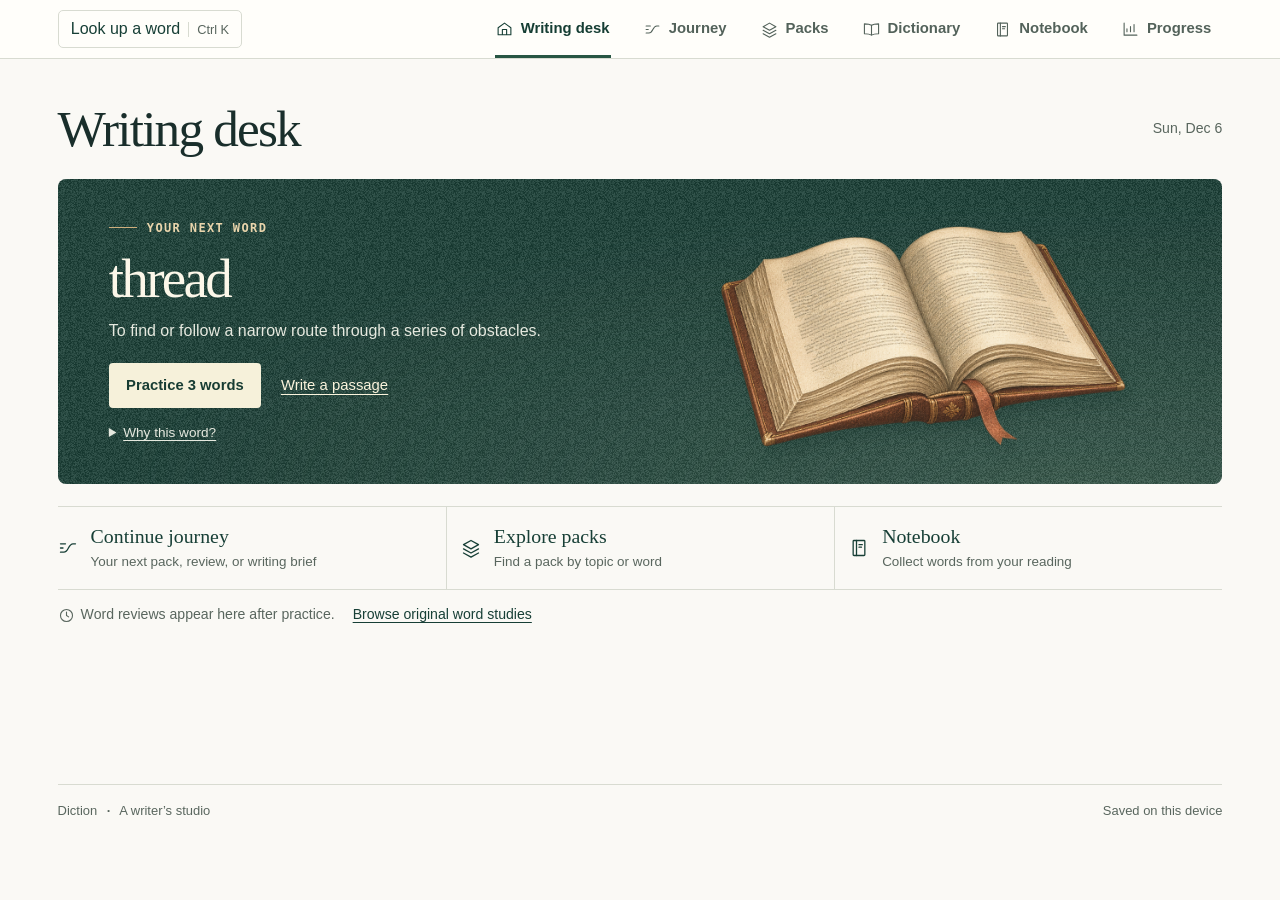
==== diction/index.html @ ecba7049 "Add Novel Studio with Diction and a blank writing workspace" ====
<!doctype html>
<html lang="en">
<head>
  <meta charset="utf-8"><meta name="viewport" content="width=device-width,initial-scale=1">
  <meta name="theme-color" content="#153b34"><meta name="description" content="Practice vocabulary, revision, and the choices that shape a reader's experience.">
  <title>Diction · Writing desk</title>
  <link rel="stylesheet" href="studio-1.css"><link rel="stylesheet" href="studio-2.css"><link rel="stylesheet" href="studio-3.css"><link rel="stylesheet" href="studio-4.css"><link rel="stylesheet" href="studio-5.css"><link rel="stylesheet" href="studio-6.css"><link rel="stylesheet" href="studio-7.css"><link rel="stylesheet" href="studio-8.css">
  
  
  
  <link rel="stylesheet" href="studio-9.css"><link rel="stylesheet" href="studio-10.css">
  
<link rel="stylesheet" href="studio-11.css">
</head>
<body>
  <a class="skip" href="#main">Skip to content</a>
  <header class="mast"><div class="mast-inner">
    <a href="#home" class="brand" aria-label="Diction writing desk"><span class="brand-glyph" aria-hidden="true"><i></i><i></i><i></i></span>Diction<span class="brand-period">.</span></a>
    <button type="button" id="quick-lookup-open" aria-haspopup="dialog" aria-keyshortcuts="Control+k Meta+k">Look up a word<kbd aria-hidden="true" id="lookup-shortcut"></kbd></button>
    <nav aria-label="Studio navigation" id="nav"></nav>
  </div></header>
  <main id="main" tabindex="-1"></main>
  <p id="storage-message" role="status" hidden></p>
  <footer class="foot"><span>Diction <b>·</b> A writer’s studio</span><span class="foot-tools"><button id="export-journal" hidden>Export journal</button><span id="save-label">Saved on this device</span></span></footer>
<script src="studio-1.js"></script>
<script src="studio-2.js"></script>
<script src="studio-3.js"></script>
<script src="studio-4.js"></script>
<script src="studio-5.js"></script>
<script src="studio-6.js"></script>
<script src="studio-7.js"></script>
<script src="studio-8.js"></script>
<script src="studio-9.js"></script>
<script src="studio-10.js"></script>
<script src="studio-11.js"></script>
<script src="studio-12.js"></script>
<script src="studio-13.js"></script>
<script src="studio-14.js"></script>
<script src="studio-15.js"></script>
<script src="studio-16.js"></script>
<script src="studio-17.js"></script>
<script src="studio-18.js"></script>
<script src="studio-19.js"></script>
</body></html>
---- diction/studio-1.css ----
:root{color-scheme:light;--paper:#faf9f5;--white:#fffefa;--ink:#192e2b;--green:#173f36;--muted:#59665e;--line:#d8dbd1;--brass:#a56c43;--serif:"Iowan Old Style","Palatino Linotype",Palatino,Georgia,serif;--sans:"Avenir Next",Avenir,-apple-system,BlinkMacSystemFont,"Segoe UI",sans-serif;--mono:"SFMono-Regular",Consolas,monospace}
*{box-sizing:border-box}
body{margin:0;background:var(--paper);color:var(--ink);font-family:var(--sans);font-size:16px;line-height:1.55;-webkit-font-smoothing:antialiased}
button,input,textarea,select{font:inherit;color:inherit}
button,a,input,textarea,select{touch-action:manipulation}button{cursor:pointer}
button{border:1px solid var(--line);border-radius:5px;background:var(--white);padding:.55rem .95rem;font-weight:550}button:hover{border-color:#8b9f92}button:disabled{opacity:.55;cursor:not-allowed}
button:focus-visible,a:focus-visible,summary:focus-visible,input:focus-visible,select:focus-visible,textarea:focus-visible{outline:3px solid #bc7f41;outline-offset:3px}
a{color:var(--green);text-underline-offset:3px}
h1,h2,h3,p{margin:0}h1,h2,h3{font-family:var(--serif);font-weight:500;line-height:1.1;letter-spacing:-.035em}
h1{font-size:clamp(2.65rem,5vw,4rem)}h2{font-size:clamp(1.75rem,3vw,2.3rem)}h3{font-size:1.55rem}p{line-height:1.6}
.mast{background:var(--white);border-bottom:1px solid var(--line)}.mast-inner{width:min(1220px,calc(100% - 9vw));margin:auto;min-height:74px;display:flex;align-items:center;gap:18px}.brand{display:inline-flex;align-items:center;font:600 2.03rem/1 var(--serif);letter-spacing:-.08em;text-decoration:none;color:#173b33}.brand-period{color:#b88056}.brand-glyph{position:relative;display:inline-flex;width:30px;height:31px;align-items:center;gap:3px;margin-right:11px}.brand-glyph i{display:block;width:5px;background:#245647;transform:skewY(-23deg);border-radius:.5px}.brand-glyph i:first-child{height:19px}.brand-glyph i:nth-child(2){height:26px}.brand-glyph i:last-child{height:22px}.mast-rule{width:1px;height:23px;background:var(--line)}.mast-label{font-size:.88rem;color:var(--muted)}nav{margin-left:auto;align-self:stretch;display:flex;gap:12px}nav a{display:flex;align-items:center;gap:8px;position:relative;padding:0 11px;color:#53625a;text-decoration:none;font-size:.93rem;font-weight:550}nav a:hover{color:#163c32}nav a[aria-current]{color:#163e34}nav a[aria-current]:after{content:"";height:3px;background:#275543;position:absolute;inset:auto 10px 0}
#main{width:min(1180px,calc(100% - 9vw));margin:0 auto;min-height:calc(100vh - 175px);padding:44px 0 58px;outline:0}
.desk-heading{display:flex;align-items:center;justify-content:space-between;margin-bottom:24px}.desk-heading h1{font-size:clamp(2.6rem,4vw,3.55rem);line-height:1.02}.date,.small-meta{font-size:.88rem;color:var(--muted)}.date{display:flex;align-items:center;gap:9px}
.hero{position:relative;isolation:isolate;overflow:hidden;border-radius:8px;background:radial-gradient(ellipse at 88% 102%,#345548 0,transparent 66%),#183d34;display:grid;grid-template-columns:minmax(0,1.12fr) minmax(0,1fr);color:#fcf7e9;min-height:305px}
.hero:before{content:"";position:absolute;inset:0;background-image:url("[data-uri]");opacity:.13;pointer-events:none;z-index:-1}.hero-copy{align-self:center;padding:35px 0 36px clamp(28px,4vw,58px);z-index:1}
.hero-kicker,.eyebrow{font-family:var(--mono);font-size:.75rem;line-height:1.5;letter-spacing:.115em;text-transform:uppercase;font-weight:600}.eyebrow{display:block;color:#6d6757}.hero-kicker{display:flex;align-items:center;gap:10px;color:#ead5ac}.hero-kicker i{height:1px;width:28px;background:#cfaf7d}
.hero h2{font-size:clamp(2.55rem,4.3vw,4.35rem);line-height:1.02;margin:14px 0 12px;letter-spacing:-.049em;text-wrap:balance}.hero p{max-width:440px;font-size:1rem;color:#e6e9df;line-height:1.5}.hero-btn{display:inline-flex;align-items:center;gap:9px;background:#f6f1da;color:#173c32;border:0;padding:.7rem 1.08rem;margin-top:22px;border-radius:4px;font-size:.925rem}.hero-btn:hover{background:#fffce9}.hero-art{position:relative;display:flex;align-items:center;justify-content:center;padding:10px 9% 7px 0}.hero-art img{display:block;max-width:100%;width:410px;height:275px;object-fit:contain;filter:drop-shadow(4px 9px 8px #0f29223b)}
.desk-columns{display:grid;grid-template-columns:minmax(0,1.95fr) minmax(240px,1fr);gap:clamp(24px,4vw,55px);margin-top:37px}.section-line{display:flex;align-items:end;justify-content:space-between;margin-bottom:15px}.section-line h2{font-size:2.05rem;margin-top:4px}.section-line>svg{align-self:center;color:#66766a}.section-line .small-meta{padding-bottom:2px}.track-list{display:grid;gap:9px}
.track-card{width:100%;text-align:left;display:flex;align-items:center;gap:16px;background:var(--white);border:1px solid var(--line);border-radius:5px;padding:15px 17px;transition:background .15s,border-color .15s}
.track-card:hover{background:#f2f3e9;border-color:#adb8a6}.track-mark{border-radius:5px;width:47px;height:47px;flex:0 0 47px;display:grid;place-items:center;color:#526a50;background:#e9eee0}.track-1 .track-mark{background:#f1e6d9;color:#925c3a}.track-2 .track-mark{background:#e7ecec;color:#4c6871}.track-body{display:flex;flex-direction:column;gap:4px}.track-body strong{font:500 1.43rem/1.05 var(--serif);letter-spacing:-.02em}.track-body>span{font-size:.9rem;line-height:1.4;color:var(--muted);font-weight:400}.track-meta{margin-left:auto;white-space:nowrap;color:var(--muted);font-size:.79rem;font-weight:450}
.queue{padding:14px 20px 19px;border:1px solid var(--line);border-top:3px solid #486353;background:#f0f1e8;border-radius:4px}.queue-heading{display:flex;align-items:baseline;gap:11px;color:#566657}.queue-num{font:500 3.3rem/1.2 var(--serif);color:var(--green)}.queue p{color:#526055;font-size:.92rem;margin-top:4px}.queue-link{display:block;width:100%;margin:9px 0 0}.notebook-link{display:flex;align-items:center;width:100%;gap:10px;background:transparent;padding:16px 2px;border:0;border-top:1px solid var(--line);border-bottom:1px solid var(--line);border-radius:0;margin-top:15px;font-size:.94rem}.notebook-link b{margin-left:auto;color:var(--muted);font:500 .9rem var(--mono)}.desk-recent{margin-top:30px;border-top:1px solid var(--line);padding-top:20px}.desk-recent button{padding:5px 0;background:none;border:0}.desk-recent button span{font-weight:400;color:var(--muted)}
.foot{width:min(1180px,calc(100% - 9vw));margin:0 auto;padding:16px 0 26px;border-top:1px solid var(--line);display:flex;align-items:center;justify-content:space-between;gap:15px;color:var(--muted);font-size:.81rem}.foot b{margin:0 6px}.skip{position:absolute;left:10px;top:-100px;background:white;z-index:10;padding:8px}.skip:focus{top:3px}
.pagehead{margin:0 0 28px}.pagehead h1{margin:5px 0 10px}.pagehead p{max-width:70ch;color:var(--muted)}.panel{padding:clamp(19px,3.2vw,34px);background:var(--white);border:1px solid var(--line);border-radius:7px}.primary,.secondary,.back{display:inline-flex;align-items:center;justify-content:center;gap:7px;padding:.68rem 1rem;text-decoration:none;border-radius:4px;font-family:var(--sans);font-size:.94rem;font-weight:600;line-height:1.4}.primary{background:var(--green);color:white;border:1px solid var(--green)}.primary:hover{background:#255443}.secondary{background:var(--white);border:1px solid #b2bcae;color:var(--green)}.back{color:var(--muted);background:transparent;border:0;padding:.3rem 0}.actions{display:flex;gap:10px;flex-wrap:wrap;align-items:center}.muted{color:var(--muted)}.field{display:block;margin:14px 0}.field-label{display:block;font-size:.94rem;font-weight:600;margin-bottom:6px}
input:not([type=checkbox]):not([type=radio]),select,textarea{width:100%;background:#fffefa;border:1px solid #acb7ac;border-radius:4px;padding:.68rem .75rem}
textarea{resize:vertical;min-height:90px}::placeholder{color:#738077;opacity:1}
.notice{background:#edf1e7;border-left:3px solid #7f987a;padding:12px 16px;color:#3e5645}.choice{border:1px solid var(--line);background:var(--white);padding:14px;border-radius:4px}
#storage-message{padding:12px 5vw;color:#663a27;background:#f5decd} [hidden]{display:none!important}
@media(min-width:1600px){#main{padding-top:58px}.hero{min-height:335px}.desk-columns{margin-top:45px}}
@media(max-width:850px){.mast-inner{gap:11px}.mast-rule,.mast-label{display:none}nav{gap:2px}nav a{padding:0 8px}.desk-columns{grid-template-columns:minmax(0,1.6fr) minmax(195px,1fr);gap:22px}.track-meta{display:none}.hero-art{padding:0 3%}.hero-copy{padding-left:28px}.hero h2{font-size:2.85rem}.hero{min-height:285px}.track-card{gap:12px}.track-mark{width:39px;height:39px;flex-basis:39px}}
@media(max-width:630px){.mast-inner{width:calc(100% - 32px);min-height:auto;flex-wrap:wrap;gap:0}.brand{padding:14px 0 8px;font-size:1.8rem}.brand-glyph{transform:scale(.87);margin-right:6px}.mast-label{display:block;margin:7px 0 0 auto;font-size:.82rem}.mast-inner nav{width:100%;margin:0;justify-content:space-between}.mast-inner nav a{gap:5px;font-size:.8rem;padding:11px 1px}.mast-inner nav a[aria-current]:after{left:0;right:0}.mast-inner nav svg{width:15px;height:15px}#main{width:calc(100% - 32px);padding:27px 0 38px}.desk-heading{margin-bottom:17px;gap:8px;align-items:end}.desk-heading h1{font-size:2.35rem}.date{font-size:.74rem;gap:4px}.date svg{display:none}.hero{grid-template-columns:minmax(0,1fr);min-height:0}.hero-copy{padding:23px 21px 26px}.hero h2{font-size:clamp(2.5rem,8.8vw,3rem);max-width:290px}.hero p{font-size:.93rem;max-width:min(95%,340px)}.hero-art{position:absolute;width:34%;height:85px;bottom:4px;right:3px;opacity:.9;z-index:-1}.hero-art img{height:100%;width:100%}.hero-btn{padding:.63rem .9rem;font-size:.89rem;margin-top:18px}.desk-columns{grid-template-columns:1fr;margin-top:25px;gap:26px}.section-line h2{font-size:1.85rem}.track-meta{display:inline;font-size:.72rem}.track-body>span{font-size:.86rem}.track-card{padding:14px 12px}.track-body strong{font-size:1.26rem}.track-mark{flex-basis:36px;width:36px;height:36px}.foot{width:calc(100% - 32px);font-size:.74rem}.eyebrow,.hero-kicker{font-size:.71rem}.hero-kicker{letter-spacing:.1em}}
@media(max-width:390px){.track-meta{display:none}.date{max-width:80px;text-align:right}.mast-inner nav a{font-size:.76rem}}
.foot-tools{display:flex;align-items:center;gap:16px}.foot-tools button{border:0;background:none;padding:0;font-size:inherit;color:var(--green);text-decoration:underline;text-underline-offset:3px}
@media(max-width:480px){.foot-tools{flex-wrap:wrap;justify-content:end;gap:5px 12px}}
.track-card{text-decoration:none;color:var(--ink)}.shelf-link,.shelf-sub{font-size:.91rem;color:var(--green);text-underline-offset:4px}.shelf-sub{display:inline-block;margin:12px 0 0}.desk-lookup{margin-top:16px}.desk-lookup label{display:block;margin-bottom:5px;font-weight:600}.desk-lookup div{display:flex;align-items:stretch;gap:6px}.desk-lookup input{min-width:0}.desk-lookup span{font-size:.8rem;color:var(--muted)}.pack-follow-link{color:var(--green);font-weight:600}
.hero-actions{display:flex;align-items:baseline;flex-wrap:wrap;gap:12px 20px;margin-top:20px}.hero-actions .hero-btn{margin-top:0;text-decoration:none;font-weight:600}.hero-reason{max-width:100%;color:#e6e9df}.hero-reason summary{cursor:pointer;font-size:.9rem;text-decoration:underline;text-underline-offset:3px}.hero-reason[open]{flex-basis:100%}.hero-reason p{font-size:.93rem;margin-top:5px}.hero-copy h2,.hero-copy p{overflow-wrap:anywhere}
@media(max-width:780px) and (min-width:631px){nav{gap:0}nav a{padding:0 6px;gap:4px;font-size:.86rem}}
@media(max-width:500px){.mast-inner nav a{flex-direction:column;gap:3px;font-size:.76rem;padding:7px 3px 10px}.mast-inner nav{gap:2px}.track-meta{display:none}}
---- diction/studio-2.css ----
.practice-page {max-width: 1100px; margin: 0 auto 4rem; color: var(--ink, #25352f);}
.practice-top {display:flex; align-items:center; justify-content:space-between; gap:1rem; margin-bottom:2rem;}
.practice-step-count, .practice-small {font-size:.875rem; color:var(--muted,#56645b); line-height:1.55;}
.practice-page .pagehead {margin-bottom:1.65rem;}
.practice-page .pagehead h1 {max-width:18ch;}
.practice-page .pagehead h1:focus {outline:0;}
.practice-page .pagehead p:last-child {max-width:64ch;}
.practice-steps {display:flex; max-width:38rem; padding:0; margin:0 0 2.2rem; list-style:none; gap:.5rem;}
.practice-steps li {flex:1; border-top:3px solid #d8ddd5; padding-top:.45rem; color:#69766e; font-size:.83rem;}
.practice-steps .on {border-color:#517464; color:#325544;}
.practice-steps [aria-current=step] {font-weight:700; border-color:#1e4939;}
.practice-layout {display:grid; grid-template-columns:minmax(14rem,.8fr) minmax(20rem,1.5fr); gap:clamp(1.2rem,3vw,2.6rem); align-items:start;}
.practice-brief {padding:1.6rem; background-color:#e9eee4; color:#293d30; border:1px solid #d3ddcc; border-radius:8px; line-height:1.65;}
.practice-brief .eyebrow {color:#4a6855;}
.practice-lens {border-top:1px solid #c2cfbe; margin-top:1rem; padding-top:1rem;}
.practice-lens p {margin:0 0 .5rem;}
.practice-lens strong {font-family:Georgia,'Times New Roman',serif; font-size:1.25rem; font-weight:normal;}
.practice-brief h2,.practice-form h2 {font-family:Georgia,'Times New Roman',serif; font-weight:normal; line-height:1.16; margin:.55rem 0 1rem; font-size:clamp(1.55rem,3vw,2.08rem);}
.practice-brief p:last-child,.practice-brief blockquote:last-child {margin-bottom:0;}
.practice-form,.practice-result {padding:clamp(1.25rem,3.5vw,2.5rem);}
.practice-form .field {display:block; margin-bottom:1.25rem;}
.practice-form .field-label {display:block; font-size:.96rem; line-height:1.4; font-weight:650; margin:0 0 .5rem;}
.practice-form textarea,.practice-form select {width:100%; box-sizing:border-box; padding:.8rem .95rem; border:1px solid #bcc8bc; border-radius:5px; background:#fffefa; color:inherit; line-height:1.5; font:inherit;}
.practice-form textarea {display:block; min-height:4.3rem; resize:vertical; line-height:1.55;}
.practice-form textarea:focus-visible,.practice-form select:focus-visible {outline:2px solid #41694e; outline-offset:2px;}
.practice-page .actions {display:flex; align-items:center; flex-wrap:wrap; gap:.65rem; margin:1.4rem 0 0;}
.practice-form fieldset {margin:0; padding:0; border:0;}
.practice-form fieldset legend {margin-bottom:.8rem;}
.practice-choice {display:flex; align-items:flex-start; gap:.75rem; padding:1rem; margin:0 0 .6rem; border:1px solid #c8d1c6; background:#fcfcf8; border-radius:5px; cursor:pointer;}
.practice-choice:hover {border-color:#869d89;}
.practice-choice:has(input:checked) {border-color:#537b61; background:#edf3e9;}
.practice-choice input {width:1.05rem; height:1.05rem; margin:.14rem 0 0; flex-shrink:0; accent-color:#315b45;}
.practice-choice strong,.practice-choice span span {display:block;}
.practice-choice span span {font-size:.94rem; color:#4d6256; line-height:1.45; margin-top:.25rem;}
.practice-pair {background:#f1f3eb; border-radius:5px; padding:1rem 1.2rem; margin-bottom:1.5rem;}
.practice-pair div+div {margin-top:.9rem; padding-top:.9rem; border-top:1px solid #cfd9cd;}
.practice-pair span {font-size:.8rem; color:#526357; font-weight:650;}
.practice-pair p {font-family:Georgia,'Times New Roman',serif; font-size:1.22rem; line-height:1.38; margin:.3rem 0 0;}
.practice-page blockquote {white-space:pre-wrap; overflow-wrap:anywhere; font-family:Georgia,'Times New Roman',serif; font-size:1.22rem; line-height:1.55; margin:1rem 0;}
.practice-form>blockquote {padding-left:1rem; border-left:2px solid #9bad9b;}
.practice-original {margin:1.2rem 0; padding:.85rem 0; border-block:1px solid #ccd4c9;}
.practice-original summary,.practice-switch {font-size:.92rem; color:#365a47; cursor:pointer;}
.practice-switch {margin:.85rem 0; border:0; padding:.25rem 0; background:none; text-decoration:underline; text-underline-offset:3px;}
.practice-result {max-width:44rem;}
.practice-form .notice {background:#edf1e9; border-left:2px solid #829a80; padding:.75rem 1rem;}
@media (max-width:760px){.practice-layout{grid-template-columns:minmax(0,1fr)}.practice-top{margin-bottom:1.3rem}.practice-brief{padding:1.25rem}.practice-steps{margin-bottom:1.4rem}.practice-page .actions .primary,.practice-page .actions .secondary{max-width:100%;}}
---- diction/studio-3.css ----
.lx-view{padding-bottom:2rem;min-width:0}.lx-view button{cursor:pointer}
.lx-head{display:flex;align-items:center;justify-content:space-between;gap:1.2rem;flex-wrap:wrap}
.lx-head p{max-width:46rem;line-height:1.6}.lx-head h1{overflow-wrap:anywhere}.lx-head .lx-tag{margin-bottom:.4rem}
.lx-tools{display:flex;align-items:center;justify-content:space-between;gap:1rem;flex-wrap:wrap;margin:1.65rem 0 1rem}
.lx-search{position:relative;display:block;flex:1 1 15rem;max-width:28rem}.lx-search input{width:100%;border:1px solid #cbd2c8;background:#fffef9;color:#222e25;border-radius:.4rem;padding:.75rem 1rem .75rem 2.45rem;font:inherit}
.lx-search-icon{width:.8rem;height:.8rem;border:1.6px solid #576655;border-radius:100%;position:absolute;left:1rem;top:calc(50% - .46rem);pointer-events:none}
.lx-search-icon:after{content:"";position:absolute;width:.42rem;border-top:1.6px solid #576655;transform:rotate(45deg);top:.68rem;left:.56rem}
.lx-filters{display:flex;gap:.3rem;flex-wrap:wrap}.lx-filters button{padding:.49rem .76rem;border:1px solid transparent;border-radius:2rem;color:#425041;background:transparent;font:inherit;font-size:.9rem}
.lx-filters button[aria-pressed=true]{color:#254434;background:#e3eade;border-color:#c6d1c1}.lx-filters button:hover{background:#e9ede4}
.lx-count,.lx-caption{font-size:.86rem;color:#576154}.lx-count{margin:.8rem 0}.lx-grid{display:grid;grid-template-columns:repeat(auto-fill,minmax(min(100%,16rem),1fr));gap:.8rem}
.lx-card,.lx-note{background:#fffef9;color:#213522;border:1px solid #d1d5c8;text-align:left;font-family:inherit}
.lx-card{display:flex;align-items:flex-start;flex-direction:column;padding:1.27rem;border-radius:.6rem;min-height:10.5rem;gap:.55rem}
.lx-card:hover,.lx-note:hover{border-color:#68836d;background:#f2f5ed}.lx-card-title,.lx-answer-word,.lx-near{font-family:Georgia,"Times New Roman",serif;color:#26382b;line-height:1.15;overflow-wrap:anywhere}
.lx-card-title{font-size:1.62rem}.lx-card-body{line-height:1.52;font-size:1rem;color:#4a5549;overflow-wrap:anywhere;white-space:pre-wrap}
.lx-tag{display:inline-block;align-self:flex-start;text-transform:uppercase;font-size:.75rem;font-weight:650;line-height:1.25;letter-spacing:.075em;color:#5c705c}
.lx-back,.lx-link{font:inherit;font-weight:600;border:0;background:transparent;color:#355641;text-underline-offset:.2em}.lx-link{text-decoration:underline}.lx-back{padding:0 0 .16rem;border-bottom:1px solid #8f9f8c;margin:0 0 1.2rem}
.lx-detail{display:grid;grid-template-columns:1fr 1fr;gap:1rem}.lx-sheet{padding:clamp(1.1rem,3vw,2rem);max-width:55rem;overflow-wrap:anywhere}
.lx-sheet h2,.lx-empty h2,.lx-scheduled h2{font-family:Georgia,"Times New Roman",serif;font-weight:400;line-height:1.2;margin:0 0 .9rem;font-size:1.65rem}
.lx-sheet h3{font-size:1rem;margin:1.3rem 0 .35rem}.lx-sheet p{line-height:1.55}.lx-sheet blockquote{padding:.05rem 0 .05rem 1rem;border-left:2px solid #a7b6a2;margin:.8rem 0 1.35rem;font:italic 1.3rem/1.48 Georgia,serif;color:#344435;white-space:pre-wrap}
.lx-near{font-size:1.35rem}.lx-near i{font-size:1.04rem;color:#748070}.lx-actions{display:flex;flex-wrap:wrap;gap:.65rem;align-items:center;margin-top:1.25rem}
.lx-empty{padding:2.1rem 1.4rem;text-align:center}.lx-grid>.lx-empty{grid-column:1/-1}.lx-empty p{max-width:35rem;line-height:1.6;margin:.65rem auto 1.05rem}.lx-empty-mark{display:inline-block;color:#788771;font:2.8rem Georgia,serif;margin-bottom:.75rem}
.lx-note-list{border-top:1px solid #cdd3c8}.lx-note{padding:1.2rem .8rem;border-width:0 0 1px;width:100%;display:flex;align-items:center;justify-content:space-between;gap:1rem;background:transparent}
.lx-note .lx-tag{align-self:center;flex-shrink:0}.lx-note-text{display:grid;gap:.25rem;min-width:0}.lx-pre{white-space:pre-wrap}
.lx-confirm{margin-top:1rem;padding:.9rem 1rem;background:#edf1e8;border-radius:.45rem;color:#344334;line-height:1.5}.lx-confirm button{margin:.3rem}
.lx-form{max-width:47rem}.lx-field{display:grid;gap:.4rem;margin-bottom:1rem}.lx-field input,.lx-field textarea{width:100%;padding:.68rem .8rem;border:1px solid #c5cebf;border-radius:.35rem;color:#27362a;background:#fffefb;font:inherit;line-height:1.4;box-sizing:border-box}.lx-field textarea{resize:vertical}
.lx-field .field-label{font-size:.94rem;font-weight:600}
.lx-review{max-width:49rem}.lx-review .lx-cue{font-size:clamp(1.45rem,2.6vw,2rem);margin:0 0 1.4rem;line-height:1.32}.lx-answer{border-top:1px solid #d8ddd2;border-bottom:1px solid #d8ddd2;margin:1rem 0;padding:0 0 .9rem}
.lx-answer p{white-space:pre-wrap;overflow-wrap:anywhere}.lx-answer-word{font-size:1.85rem;margin:.35rem 0}.lx-scheduled{margin-top:2rem}
@media(max-width:660px){.lx-detail{grid-template-columns:1fr}.lx-tools{align-items:stretch}.lx-search{max-width:none;flex-basis:100%}.lx-filters{gap:0}.lx-filters button{padding:.45rem .55rem}.lx-note{padding:1rem .35rem}.lx-tag{font-size:.73rem}}
---- diction/studio-4.css ----
.pg-view { --pg-ink:#193c34; --pg-fine:#d5d6ca; --pg-muted:#5e675e; color:#233a33; }
.pg-view h4 {font-family:inherit;font-size:.88rem;letter-spacing:.015em;font-weight:650;margin:0 0 .52rem;}
.pg-view [hidden] {display:none!important;}
.pg-stats {display:grid;grid-template-columns:repeat(3,1fr);margin:1.8rem 0 2.6rem;border:1px solid var(--pg-fine);border-radius:12px;background:#f5f4ec;}
.pg-stats>div {display:flex;flex-direction:column-reverse;align-items:flex-start;padding:1.65rem 2rem;gap:.4rem;}
.pg-stats>div+div {border-left:1px solid var(--pg-fine);}
.pg-stats dt {font-size:.9rem;color:var(--pg-muted);}
.pg-stats dd {font-family:Georgia,serif;font-size:clamp(2rem,4vw,3rem);line-height:1;color:var(--pg-ink);margin:0;font-variant-numeric:lining-nums tabular-nums;}
.pg-ready,.pg-follow {display:flex;gap:1.5rem;justify-content:space-between;align-items:center;flex-wrap:wrap;}
.pg-ready {padding:1.25rem 1.65rem;border-radius:10px;background:#e8efe5;margin-bottom:2rem;}
.pg-ready p,.pg-follow p {margin:.25rem 0 0;}
.pg-switch {display:flex;gap:1.5rem;border-bottom:1px solid var(--pg-fine);margin-bottom:1.35rem;}
.pg-switch button {font:inherit;font-size:1rem;border:0;background:transparent;color:var(--pg-muted);padding:.9rem .1rem;border-bottom:3px solid transparent;cursor:pointer;}
.pg-switch button[aria-pressed="true"] {border-bottom-color:var(--pg-ink);color:var(--pg-ink);font-weight:650;}
.pg-blank {text-align:center;padding:2.5rem 1.5rem 3rem;display:flex;align-items:center;flex-direction:column;}
.pg-blank .pg-pilcrow {display:block;font:2.2rem Georgia,serif;color:#946b43;margin-bottom:.65rem;}
.pg-blank h3 {font:1.75rem Georgia,serif;margin:0;}
.pg-blank p {max-width:31rem;line-height:1.6;margin:.65rem 0 1.2rem;color:var(--pg-muted);}
.pg-rows {border:1px solid var(--pg-fine);border-radius:10px;background:#fffefa;overflow:hidden;}
.pg-entry+.pg-entry {border-top:1px solid var(--pg-fine);}
.pg-entry>summary {padding:1.15rem 1.4rem;display:flex;gap:1rem;align-items:center;justify-content:space-between;cursor:pointer;list-style:none;}
.pg-entry>summary::-webkit-details-marker {display:none;}
.pg-entry>summary:hover {background:#f7f6ee;}
.pg-entry>summary:focus-visible {outline:2px solid var(--pg-ink);outline-offset:-4px;}
.pg-entry-heading {display:grid;gap:.28rem;}
.pg-brief-title {font:1.48rem/1.22 Georgia,serif;}
.pg-metadata,.pg-status,.pg-follow span {font-size:.89rem;color:var(--pg-muted);line-height:1.5;}
.pg-history-intro {margin:1rem 0;}
.pg-expand {border:solid var(--pg-ink);border-width:0 1.5px 1.5px 0;display:block;width:.58rem;height:.58rem;transform:rotate(45deg);margin:.2rem;}
.pg-entry[open]>summary .pg-expand {transform:rotate(225deg);}
.pg-detail {border-top:1px solid var(--pg-fine);padding:1.3rem 1.4rem 1.5rem;}
.pg-detail p,.pg-detail textarea,.pg-brief-title {overflow-wrap:anywhere;}
.pg-comparison {display:grid;grid-template-columns:1fr 1fr;gap:.8rem;margin:1rem 0 1.3rem;}
.pg-passage {padding:1.1rem;background:#f5f4ec;border:1px solid #e4e4d8;border-radius:6px;}
.pg-comparison .pg-passage:nth-child(2) {background:#edf2e9;border-color:#dce5d6;}
.pg-passage p,.pg-intent p,.pg-readback p {font:1.08rem/1.65 Georgia,serif;white-space:pre-wrap;margin:0;}
.pg-intent {margin-bottom:1rem;}
.pg-reader {margin-top:1.4rem;}
.pg-readback button {margin-top:.75rem;}
.pg-reader-form label {display:block;font-size:1rem;}
.pg-reader-form textarea {width:100%;box-sizing:border-box;display:block;margin-top:.5rem;padding:.8rem;font:1rem/1.5 Georgia,serif;resize:vertical;}
.pg-reader-form .actions {margin-top:.65rem;}
.pg-status:not(:empty) {display:block;margin:.5rem 0 0;}
.pg-follow {border-top:1px solid var(--pg-fine);margin-top:1.25rem;padding-top:1rem;}
.pg-follow strong,.pg-follow span {display:block;}
@media(max-width:640px) {
  .pg-stats {margin:1rem 0 1.5rem;}
  .pg-stats>div {padding:1rem .65rem;}
  .pg-stats dt {font-size:.83rem;}
  .pg-comparison {grid-template-columns:1fr;}
  .pg-detail,.pg-entry>summary {padding:1rem;}
}
.pg-baseline {border-top:1px solid var(--pg-fine);padding-top:1rem;margin-top:1.2rem;}
.pg-baseline>summary {cursor:pointer;font-weight:600;color:var(--pg-ink);}
.pg-reader+.pg-intent,.pg-reader+.pg-passage {margin-top:1.1rem;}
.pg-reader-actions {margin:.75rem 0 0;gap:.5rem;display:flex;flex-wrap:wrap;}
.pg-reader-actions button {margin:0;}
.pg-manual-copy {display:block;margin:.8rem 0;font-size:.9rem;}
.pg-manual-copy textarea {display:block;width:100%;margin-top:.4rem;padding:.7rem;font:1rem/1.5 Georgia,serif;resize:vertical;box-sizing:border-box;}
.pg-switch{flex-wrap:wrap}.pg-ready>div{min-width:0}.pg-comparison:has(>:only-child){grid-template-columns:1fr}
---- diction/studio-5.css ----
.pk-view{max-width:1100px;margin:0 auto}
.pk-view .pagehead{margin-bottom:1.6rem}
.pk-view .pagehead h1{max-width:28ch}.pk-view .pagehead p{max-width:68ch}
.pk-back{margin:0 0 1.1rem}.pk-bar,.pk-actions{display:flex;align-items:center;justify-content:space-between;gap:1rem;flex-wrap:wrap;margin:1rem 0}
.pk-tabs{display:flex;gap:.3rem}.pk-tabs button{border:1px solid transparent;background:transparent;color:var(--muted);border-radius:99px;padding:.45rem .85rem}
.pk-tabs button[aria-pressed=true]{background:#e3ebdf;border-color:#c2cebf;color:var(--green)}
.pk-grid{display:grid;grid-template-columns:repeat(auto-fill,minmax(min(100%,245px),1fr));gap:.9rem;margin:1rem 0 1.3rem}
.pk-tile{display:flex;flex-direction:column;align-items:flex-start;gap:.64rem;padding:1.2rem 1.3rem;text-align:left;background:var(--white);border:1px solid var(--line);min-height:145px;font-weight:400}
.pk-tile:hover{background:#f1f4ed}.pk-tile strong{font:500 1.65rem/1.14 var(--serif);letter-spacing:-.03em;color:var(--ink)}
.pk-desc{font-size:.96rem;color:#48594d}.pk-meta,.pk-k{color:var(--muted);font-size:.88rem}
.pk-tile .pk-meta{padding-top:.4rem;margin-top:auto}.pk-detail{display:grid;grid-template-columns:1.2fr 1fr;gap:1rem;align-items:start}
.pk-panel{max-width:53rem}.pk-panel h2{font-size:clamp(1.55rem,3vw,2.12rem);margin:0 0 1rem;line-height:1.15}
.pk-panel .eyebrow{margin-bottom:.6rem}.pk-panel p,.pk-panel blockquote,.pk-panel .actions{margin:.85rem 0}
.pk-view .actions{gap:.55rem}.pk-field{display:grid;gap:.35rem;font-size:.95rem;margin:1.1rem 0}.pk-field>span{font-weight:600}
.pk-panel blockquote,.pk-journal blockquote{margin:1.1rem 0;padding:.2rem 0 .2rem 1rem;border-left:3px solid #b5bd98;font:italic 1.25rem/1.5 var(--serif);white-space:pre-wrap;overflow-wrap:anywhere}
.pk-panel input,.pk-panel textarea{background:#fffefa}.pk-setting,.pk-contents{margin:1.1rem 0 0;border-top:1px solid var(--line);padding-top:.9rem}
.pk-view summary{cursor:pointer;font-weight:600}.pk-view summary:focus-visible{outline:3px solid #b17843;outline-offset:3px}
.pk-setting label{display:flex;align-items:center;gap:1rem;justify-content:space-between;margin:.85rem 0 0}.pk-setting select{width:5rem}
.pk-entry{padding:.85rem 0;border-bottom:1px solid var(--line)}.pk-entry:last-child{border:0}.pk-entry strong{font:500 1.3rem var(--serif)}
.pk-entry p{font-size:.95rem;margin:.28rem 0}.pk-entry button{font-size:.85rem;margin-top:.4rem;padding:.3rem .6rem}
.pk-journal{margin-top:1.8rem;border-top:1px solid var(--line);padding-top:1.25rem}.pk-journal h2{margin-bottom:1rem}.pk-journal details{border-bottom:1px solid var(--line);padding:.8rem 0}.pk-journal .pk-k{font-weight:650;margin:.75rem 0 .15rem}
.pk-study{max-width:47rem}.pk-study>button{margin-top:.7rem}.pk-study h2{line-height:1.2}.pk-view button,.pk-view p,.pk-view strong,.pk-view summary{overflow-wrap:anywhere}
@media(max-width:700px){.pk-detail{grid-template-columns:1fr}.pk-bar{align-items:flex-start}.pk-tile{min-height:140px}}
.pk-tile{border-radius:5px;color:var(--ink);text-decoration:none;transition:background-color .15s,border-color .15s}
.pk-tile:hover{border-color:#94a596}
.pk-filters{display:flex;align-items:center;gap:.7rem;border-top:1px solid var(--line);padding-top:1rem}
.pk-filters label,.pk-pages label{font-weight:600}
.pk-filters select{width:auto;max-width:100%}
.pk-range{margin-left:auto;color:var(--muted);font-size:.9rem;font-variant-numeric:tabular-nums}
.pk-pages{display:flex;flex-wrap:wrap;align-items:center;justify-content:center;gap:1rem;margin-top:1.5rem}
.pk-pages form{display:flex;align-items:center;justify-content:center;gap:.55rem;flex-wrap:wrap}
.pk-pages input[type=number]{width:7rem;padding:.5rem .6rem}
.pk-pages form span{color:var(--muted)}
.pk-more{margin-top:1rem}
.pk-finder{display:grid;gap:.4rem;max-width:38rem;margin:1rem 0}
.pk-finder label{font-weight:600}.pk-finder>div{display:flex;align-items:center;gap:.5rem}
.pk-finder input{min-width:0;flex:1}.pk-finder button{flex:none}
@media(max-width:600px){.pk-filters{flex-wrap:wrap}.pk-filters select{flex:1;min-width:10rem}.pk-range{width:100%;margin-left:0}.pk-pages form{order:1;width:100%}}
---- diction/studio-6.css ----
.dict-page{max-width:1040px;margin:0 auto}.dict-head{display:flex;align-items:center;justify-content:space-between;gap:20px}.dict-head p{margin-top:9px}.dict-head>button{flex-shrink:0}.dict-catalog{padding:clamp(18px,3vw,30px);background:#edf1e9;border:1px solid #c9d3c7;border-radius:6px}.dict-catalog label{display:block;margin-bottom:5px;font-weight:600}.dict-catalog form>div{display:flex;gap:8px}.dict-catalog form button{white-space:nowrap}.dict-counts,.dict-meta,.dict-results-info{color:var(--muted);font-size:.87rem}.dict-counts{margin:8px 0 0}.dict-browse{display:flex;flex-wrap:wrap;gap:4px;margin:18px 0}.dict-browse button,.dict-pager button{border:1px solid var(--line);color:var(--green);background:var(--white);border-radius:4px;cursor:pointer}.dict-browse button{min-width:29px;padding:.3em .45em;font-size:.92rem}.dict-browse button[aria-pressed=true]{background:var(--green);border-color:var(--green);color:white}.dict-results-info p{margin:0 0 8px}.dict-grid{margin:0;padding:0;list-style:none;display:grid;grid-template-columns:repeat(4,minmax(0,1fr));background:var(--white);border-top:1px solid var(--line);border-left:1px solid var(--line)}.dict-grid li{margin:0;min-width:0}.dict-grid button{width:100%;height:100%;min-height:49px;text-align:left;padding:8px 13px;font:500 1.16rem/1.24 var(--serif);color:var(--ink);border-radius:0;border:0;border-right:1px solid var(--line);border-bottom:1px solid var(--line);background:transparent;overflow-wrap:anywhere;cursor:pointer}.dict-grid button:hover,.dict-grid button:focus-visible{background:#f0f3e9}.dict-pager{display:flex;align-items:center;gap:15px;margin:16px 0;color:var(--muted);font-size:.88rem}.dict-pager button{padding:6px 12px}.dict-pager button:disabled{opacity:.5;cursor:default}.dict-source{margin:24px 0;border-top:1px solid var(--line);padding:14px 0;color:var(--muted);font-size:.91rem}.dict-source summary{cursor:pointer;font-weight:600;color:var(--ink)}.dict-source p{margin:8px 0}.dict-license{white-space:pre-wrap;overflow-wrap:anywhere;max-height:17rem;overflow:auto}.dict-empty{padding:20px;border:1px solid var(--line);background:var(--white)}.dict-empty h2,.dict-detail h2{font:500 1.6rem/1.2 var(--serif)}.dict-empty p{margin:7px 0 12px}.dict-entry-head{margin-top:10px}.dict-entry-head h1{overflow-wrap:anywhere}.dict-detail{display:grid;grid-template-columns:minmax(0,1.45fr) minmax(0,1fr);gap:20px;align-items:start}.dict-detail .panel{min-width:0}.dict-detail h2{margin:0 0 16px}.dict-senses{border:0;padding:0;margin:0;min-width:0;max-height:26rem;overflow-y:auto}.dict-senses label,.dict-personal{display:flex;align-items:baseline;gap:8px;padding:10px 0;border-bottom:1px solid var(--line);cursor:pointer}.dict-senses label>span{overflow-wrap:anywhere}.dict-senses small{display:block;color:var(--muted);font-size:.78rem;margin-top:4px;overflow-wrap:anywhere}.dict-pos-tag{display:block;font-size:.79rem;color:var(--muted);font-weight:650}.dict-pos{display:block;color:var(--muted);font-size:.87rem}.dict-pos select{margin:4px 0}.dict-detail input[type=radio]{accent-color:var(--green);flex-shrink:0}.dict-personal{border-bottom:0}.dict-selected{margin:0 0 13px;white-space:pre-wrap;overflow-wrap:anywhere}.dict-meta,.dict-hint{margin:10px 0;color:var(--muted)}.dict-online{border-top:1px solid var(--line);margin-top:12px;padding-top:10px}.dict-online p{margin:6px 0}.dict-online .actions{margin:8px 0}.dict-online a{font-size:.88rem}.dict-visually-hidden{position:absolute;width:1px;height:1px;overflow:hidden;clip-path:inset(50%);white-space:nowrap}
@media(max-width:800px){.dict-grid{grid-template-columns:repeat(3,minmax(0,1fr))}.dict-detail{grid-template-columns:1fr}}
@media(max-width:580px){.dict-grid{grid-template-columns:repeat(2,minmax(0,1fr))}.dict-head{align-items:flex-start;flex-direction:column;gap:10px}.dict-browse button{min-width:31px}.dict-detail{gap:14px}.dict-catalog form>div{gap:5px}.dict-empty{overflow-wrap:anywhere}}
.dict-page #dictionary-import{margin:12px 0}.dict-page #dictionary-import>.panel{padding:12px 16px}.dict-page #dictionary-import summary{cursor:pointer;color:var(--green)}.dict-page #di-panel[open]>summary{margin-bottom:14px}.dict-page #di-panel .actions,.dict-page #di-panel .field{margin-top:14px}.dict-page #di-panel input[type=file]{max-width:100%}.dict-page #di-panel .small-meta{margin:6px 0 15px}
---- diction/studio-7.css ----
.coach-page{max-width:48rem;overflow-wrap:anywhere}
.coach-page>.back{margin-bottom:1rem}
.coach-study{border-top:2px solid var(--green);padding:clamp(1.3rem,3.4vw,2.5rem) 0 .5rem}
.coach-study h1{margin:.45rem 0 .75rem}
.coach-sense{font:1.36rem/1.45 var(--serif);margin:.45rem 0 1.2rem}
.coach-study blockquote{border-left:2px solid var(--brass);margin:1.2rem 0;padding:.1rem 1rem;font:italic 1.25rem/1.5 var(--serif)}
.coach-distinction{margin:1.4rem 0}
.coach-distinction h2,.coach-why h2{font-size:1.3rem;margin-bottom:.3rem}
.coach-why{border-top:1px solid var(--line);padding-top:1rem;margin-top:1.25rem;color:var(--muted)}
.coach-optional{font-weight:400;color:var(--muted)}
.coach-study textarea{min-height:4.5rem}
.coach-study .notice{margin-bottom:1rem}
.coach-rating{padding:0;margin:1rem 0 0;border:0}
.coach-rating legend{padding:0;margin-bottom:.55rem;font-weight:600}
.coach-status{margin-bottom:1rem;color:var(--green)}
.coach-round-meter{display:flex;align-items:center;gap:.75rem;margin:.5rem 0 .8rem;color:var(--muted)}
.coach-round-meter progress{width:5rem;height:.45rem;accent-color:var(--green)}
.coach-round-summary h1{margin:.5rem 0 1rem}
.coach-results{list-style:none;padding:0;margin:1rem 0}
.coach-results li{display:flex;justify-content:space-between;flex-wrap:wrap;gap:.3rem 1rem;padding:.7rem 0;border-bottom:1px solid var(--line)}
.coach-results span{color:var(--muted)}
---- diction/studio-8.css ----
.desk-journey{display:flex;align-items:center;gap:16px;margin-top:15px;padding:16px 20px;background:#eef1e6;border:1px solid #cbd2c1;border-radius:6px;text-decoration:none}
.desk-journey:hover{background:#e7ecdc}
.desk-journey>svg{flex:none}
.desk-journey>span{display:grid;gap:2px}
.desk-journey strong{font:500 1.4rem var(--serif)}
.desk-journey span span{font-size:.92rem;color:var(--muted)}
.desk-journey b{margin-left:auto;white-space:nowrap;font-size:.89rem;text-decoration:underline;text-underline-offset:4px}
.journey-view{max-width:1060px;margin:0 auto}
.journey-head{display:flex;align-items:end;justify-content:space-between;gap:28px;margin-bottom:32px;padding-bottom:26px;border-bottom:1px solid var(--line)}
.journey-head h1{margin-top:6px}
.journey-progress{flex:0 1 215px}
.journey-progress label{display:block;color:var(--muted);font-size:.88rem}
.journey-progress progress{width:100%;height:6px;display:block;margin:8px 0 3px;border:0;border-radius:9px;overflow:hidden;appearance:none;background:#e1e4d8;color:var(--green)}
.journey-progress progress::-webkit-progress-bar{background:#e1e4d8}
.journey-progress progress::-webkit-progress-value{background:#52745d}
.journey-progress progress::-moz-progress-bar{background:#52745d}
.journey-layout{display:grid;grid-template-columns:minmax(0,1fr) minmax(210px,27%);gap:clamp(28px,5vw,62px);align-items:start}
.journey-path{list-style:none;padding:0;margin:0}
.journey-step{position:relative;margin-left:9px;padding:0 0 22px 28px;border-left:2px solid #c6d0bc}
.journey-step:last-child{padding-bottom:0;border-left-color:transparent}
.journey-step:before{content:'';position:absolute;left:-7px;top:3px;width:9px;height:9px;border:2px solid #899982;border-radius:50%;background:var(--paper)}
.journey-now:before{background:#315548;border-color:#315548;box-shadow:0 0 0 3px var(--paper),0 0 0 4px #99af93}
.journey-past:before{background:#aab8a1}
.journey-now>.eyebrow{color:#476148}
.journey-stop{border:1px solid #22483d;border-radius:8px;padding:clamp(21px,3.4vw,38px);margin:10px 0 0;background:#1d4338;color:#fbf8e9}
.journey-kind{display:flex;align-items:center;gap:10px;color:#edd6a6;font-size:.9rem}
.journey-stop h2{margin:14px 0 12px;max-width:24ch;font-size:clamp(2.1rem,4vw,3.1rem);text-wrap:balance;overflow-wrap:anywhere}
.journey-stop p{color:#e1e8dc;max-width:58ch}
.journey-words{display:flex;flex-wrap:wrap;list-style:none;padding:0;margin:18px 0;gap:7px}
.journey-words li{border:1px solid #688171;border-radius:3px;padding:2px 9px;color:#eef0df}
.journey-actions{display:flex;align-items:center;gap:18px;margin-top:23px}
.journey-stop .primary{background:#faf1d7;color:#204536;border-color:#faf1d7}
.journey-stop .primary:hover{background:#fff9e8}
.journey-stop .back{color:#ebe9d8}
.journey-branch a{display:inline-block;margin:5px 0;font:500 1.4rem var(--serif)}
.journey-branch p,.journey-past p,.journey-tools p{color:var(--muted)}
.journey-tools{display:grid;gap:24px}
.journey-tools section{padding:4px 0 0}
.journey-tools section+section{border-top:1px solid var(--line);padding-top:22px}
.journey-tools h2{font-size:1.55rem;margin:0 0 11px}
.journey-tools label,.journey-tools a{display:block;font-size:.93rem;margin:12px 0 5px}
.journey-tools select{min-width:0}
.journey-tools button{margin-top:12px}
@media(max-width:1050px) and (min-width:851px){.mast-label,.mast-rule{display:none}.mast-inner nav{gap:4px}}
@media(max-width:785px){.journey-layout{grid-template-columns:1fr}.journey-tools{grid-template-columns:1fr 1fr;border-top:1px solid var(--line);padding-top:20px}.journey-tools section+section{border:0;padding-top:4px}}
@media(max-width:630px){.journey-head{display:grid;gap:16px;padding-bottom:20px;margin-bottom:22px}.journey-progress{max-width:245px}.journey-step{padding-left:17px}.desk-journey{gap:10px;padding:14px 12px}.desk-journey b{display:none}.journey-stop h2{font-size:2.1rem}}
@media(max-width:520px){.journey-tools{grid-template-columns:1fr}.mast-inner nav{overflow-x:auto}.mast-inner nav a{flex:0 0 auto}.journey-step{margin-left:6px}}
---- diction/studio-9.css ----
/* Keep the writing surface reachable without passing through the pack catalog. */
.mast .mast-inner{display:flex;align-items:center;gap:16px}
#quick-lookup-open{border-radius:5px;white-space:nowrap;line-height:1.35;padding:.48rem .76rem;font-weight:500;color:var(--green)}
#lookup-shortcut:not(:empty){margin-left:8px;padding-inline-start:8px;border-left:1px solid var(--line);color:var(--muted);font:500 .8rem var(--sans)}
@media(max-width:1040px),(pointer:coarse){#lookup-shortcut{display:none}}
.desk-hero .hero-copy{min-width:0}
.desk-hero .hero-actions{align-items:center;margin-top:20px}
.desk-hero .hero-actions a{margin:0}
.desk-hero .hero-reason{margin-top:14px}
.desk-hero .hero-reason a,.desk-alternate{color:#fbf4dd;text-underline-offset:4px;font-size:.93rem}
.desk-hero .hero-reason a{display:inline-block;margin-top:6px}
.desk-hero .hero-reason p,.desk-hero .hero-reason summary{font-size:.85rem}
.desk-tools{display:grid;grid-template-columns:repeat(3,minmax(0,1fr));margin-top:22px;border-block:1px solid var(--line)}
.desk-tool{display:flex;align-items:center;gap:13px;color:var(--green);text-decoration:none;min-width:0;padding:18px 14px}
.desk-tool:first-child{padding-left:0}.desk-tool+.desk-tool{border-left:1px solid var(--line)}
.desk-tool:hover strong,.desk-saved a:hover{text-decoration:underline;text-underline-offset:4px}
.desk-tool-icon{flex-shrink:0;display:grid;place-items:center}
.desk-tool strong,.desk-tool small{display:block}.desk-tool strong{font:500 1.24rem/1.2 var(--serif)}
.desk-tool small,.desk-saved small{color:var(--muted);font-size:.84rem;line-height:1.35;margin-top:4px}
.desk-review{display:flex;align-items:center;flex-wrap:wrap;gap:8px 18px;padding:14px 0;color:var(--muted);font-size:.88rem}
.desk-review>span{display:inline-flex;align-items:center;gap:6px}
.desk-saved{margin-top:15px}.desk-saved summary{cursor:pointer;color:var(--green)}
.desk-saved ul{list-style:none;margin:.4rem 0 0;padding:0}.desk-saved li{display:flex;flex-wrap:wrap;gap:2px 12px;padding:.4rem 0}.desk-saved small{margin:0}
@media(max-width:1020px){.mast .mast-inner{width:calc(100% - 32px);gap:10px}.mast-inner nav a{padding-inline:6px;gap:4px}.mast-inner nav{gap:0}}
@media(max-width:850px){.mast .mast-inner{display:flex;flex-wrap:wrap;padding-top:10px;gap:8px}.mast .mast-inner nav{width:100%;margin:0;display:grid;grid-template-columns:repeat(6,minmax(0,1fr));overflow:visible}.mast .mast-inner nav a{padding:8px 2px;justify-content:center;min-width:0;min-height:44px}.mast #quick-lookup-open{margin-left:auto}}
@media(max-width:620px){.desk-tools{grid-template-columns:1fr;margin-top:16px}.desk-tool,.desk-tool:first-child{padding:12px 3px}.desk-tool+.desk-tool{border-left:0;border-top:1px solid var(--line)}.desk-tool strong{font-size:1.18rem}.desk-hero .hero-art{display:none}.desk-hero .hero-actions{gap:12px}.desk-hero .hero-copy{padding:22px}.desk-review{align-items:flex-start}.mast .mast-inner nav{grid-template-columns:repeat(3,minmax(0,1fr))}.mast .mast-inner nav a{flex-direction:row}}
---- diction/studio-10.css ----
.ql-dialog{width:min(32rem,calc(100% - 24px));max-height:min(38rem,85vh);overflow:auto;overscroll-behavior:contain;box-sizing:border-box;border:1px solid var(--line);border-radius:9px;padding:20px;background:var(--white);color:var(--ink);box-shadow:0 15px 60px #162e242b;position:fixed;inset:0;margin:auto;z-index:51}
.ql-dialog:not([open]){display:none}
.ql-dialog::backdrop,.ql-scrim{background:#192e2b60}
.ql-scrim{position:fixed;inset:0;z-index:50}
.ql-top{display:flex;align-items:center;justify-content:space-between;gap:16px;margin-bottom:12px}
.ql-top h2,.ql-dialog h3{margin:0;font:500 1.65rem/1.2 var(--serif)}
.ql-top .back{padding:.6rem}
.ql-dialog label,.ql-related>p{font-size:.9rem;font-weight:600;display:block;margin:0 0 4px}
.ql-dialog h3{margin-top:16px}
.ql-dialog p{overflow-wrap:anywhere}
.ql-senses{list-style:none;margin:0;padding:0}
.ql-senses li{padding:12px 0;border-bottom:1px solid var(--line)}
.ql-senses small,.ql-status{color:var(--muted);font-size:.82rem}
.ql-senses p{margin:3px 0 8px}
.ql-senses button,.ql-related button{min-height:40px}
.ql-related{margin-top:14px}
.ql-related div{display:flex;flex-wrap:wrap;gap:6px}
.ql-related button{background:var(--paper);color:var(--ink);padding:.3rem .65rem}
.ql-status{margin:9px 0 0}
.ql-status:empty{display:none}
@media(max-width:500px){.ql-dialog{padding:15px}.ql-related button,.ql-senses button,.ql-top button{min-height:44px}}
.ql-scrim{background:#192e2b60}
.ql-personal{margin:12px 0}
.ql-personal summary{cursor:pointer;color:var(--green);text-decoration:underline;text-underline-offset:3px}
.ql-personal form{margin-top:9px}
.ql-personal textarea{min-height:4rem}
---- diction/studio-11.css ----
.mast .mast-inner>.brand,.mast .mast-inner>.mast-label,.mast .mast-inner>.mast-rule{display:none}
.mast .mast-inner{min-height:58px}
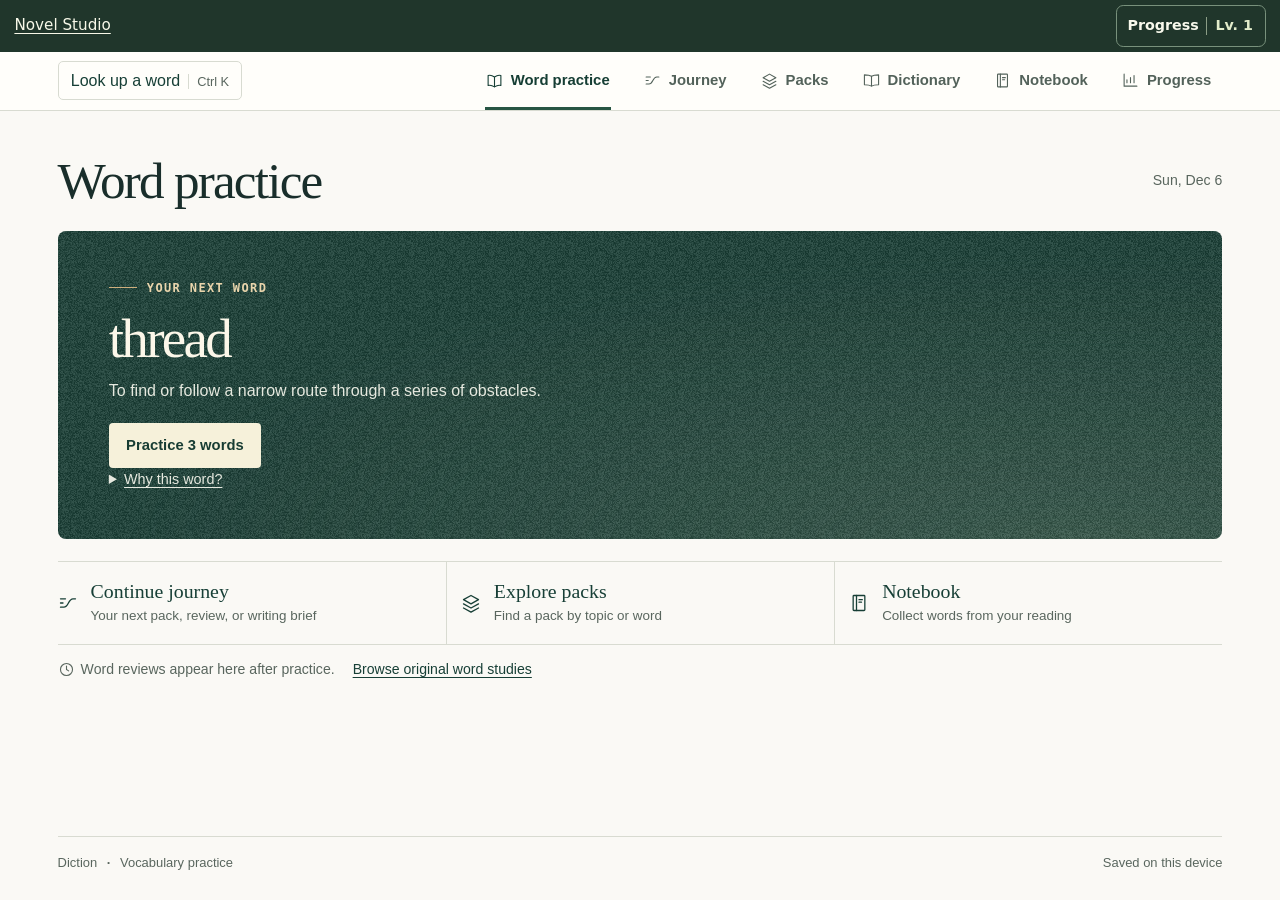
==== commit ef1ca056: "Remove the writing desk and manuscript workspace and add learning milestones" ====
--- a/diction/index.html
+++ b/diction/index.html
@@ -2,43 +2,45 @@
 <html lang="en">
 <head>
   <meta charset="utf-8"><meta name="viewport" content="width=device-width,initial-scale=1">
-  <meta name="theme-color" content="#153b34"><meta name="description" content="Practice vocabulary, revision, and the choices that shape a reader's experience.">
-  <title>Diction · Writing desk</title>
-  <link rel="stylesheet" href="studio-1.css"><link rel="stylesheet" href="studio-2.css"><link rel="stylesheet" href="studio-3.css"><link rel="stylesheet" href="studio-4.css"><link rel="stylesheet" href="studio-5.css"><link rel="stylesheet" href="studio-6.css"><link rel="stylesheet" href="studio-7.css"><link rel="stylesheet" href="studio-8.css">
+  <meta name="theme-color" content="#153b34"><meta name="description" content="Explore words, practice precise meanings, and review vocabulary.">
+  <title>Diction · Word practice</title>
+  <link rel="stylesheet" href="studio-1.css?v=3"><link rel="stylesheet" href="studio-3.css"><link rel="stylesheet" href="studio-4.css"><link rel="stylesheet" href="studio-5.css"><link rel="stylesheet" href="studio-6.css"><link rel="stylesheet" href="studio-7.css"><link rel="stylesheet" href="studio-8.css">
   
   
   
   <link rel="stylesheet" href="studio-9.css"><link rel="stylesheet" href="studio-10.css">
   
 <link rel="stylesheet" href="studio-11.css">
+  <link rel="stylesheet" href="../journey.css?v=1">
+  <script defer src="../journey.js?v=1"></script>
 </head>
 <body>
   <a class="skip" href="#main">Skip to content</a>
   <header class="mast"><div class="mast-inner">
-    <a href="#home" class="brand" aria-label="Diction writing desk"><span class="brand-glyph" aria-hidden="true"><i></i><i></i><i></i></span>Diction<span class="brand-period">.</span></a>
+    <a href="#home" class="brand" aria-label="Diction word practice"><span class="brand-glyph" aria-hidden="true"><i></i><i></i><i></i></span>Diction<span class="brand-period">.</span></a>
     <button type="button" id="quick-lookup-open" aria-haspopup="dialog" aria-keyshortcuts="Control+k Meta+k">Look up a word<kbd aria-hidden="true" id="lookup-shortcut"></kbd></button>
     <nav aria-label="Studio navigation" id="nav"></nav>
   </div></header>
   <main id="main" tabindex="-1"></main>
   <p id="storage-message" role="status" hidden></p>
-  <footer class="foot"><span>Diction <b>·</b> A writer’s studio</span><span class="foot-tools"><button id="export-journal" hidden>Export journal</button><span id="save-label">Saved on this device</span></span></footer>
-<script src="studio-1.js"></script>
+  <footer class="foot"><span>Diction <b>·</b> Vocabulary practice</span><span class="foot-tools"><button id="export-journal" hidden>Export vocabulary notes</button><span id="save-label">Saved on this device</span></span></footer>
+<script src="../learning.js?v=1"></script>
+<script src="studio-1.js?v=3"></script>
 <script src="studio-2.js"></script>
-<script src="studio-3.js"></script>
-<script src="studio-4.js"></script>
-<script src="studio-5.js"></script>
+<script src="studio-4.js?v=3"></script>
+<script src="studio-5.js?v=3"></script>
 <script src="studio-6.js"></script>
-<script src="studio-7.js"></script>
+<script src="studio-7.js?v=3"></script>
 <script src="studio-8.js"></script>
 <script src="studio-9.js"></script>
-<script src="studio-10.js"></script>
+<script src="studio-10.js?v=3"></script>
 <script src="studio-11.js"></script>
 <script src="studio-12.js"></script>
 <script src="studio-13.js"></script>
-<script src="studio-14.js"></script>
-<script src="studio-15.js"></script>
-<script src="studio-16.js"></script>
-<script src="studio-17.js"></script>
-<script src="studio-18.js"></script>
-<script src="studio-19.js"></script>
+<script src="studio-14.js?v=3"></script>
+<script src="studio-15.js?v=3"></script>
+<script src="studio-16.js?v=3"></script>
+<script src="studio-17.js?v=3"></script>
+<script src="studio-18.js?v=3"></script>
+<script src="studio-19.js?v=3"></script>
 </body></html>
--- a/diction/studio-1.css
+++ b/diction/studio-1.css
@@ -37,3 +37,5 @@
 @media(max-width:780px) and (min-width:631px){nav{gap:0}nav a{padding:0 6px;gap:4px;font-size:.86rem}}
 @media(max-width:500px){.mast-inner nav a{flex-direction:column;gap:3px;font-size:.76rem;padding:7px 3px 10px}.mast-inner nav{gap:2px}.track-meta{display:none}}
 
+
+.hero.vocab-hero{grid-template-columns:minmax(0,1fr);min-height:0}.vocab-hero .hero-copy{max-width:70ch;padding-block:clamp(1.5rem,4vw,3rem)}
--- a/journey.css
+++ b/journey.css
@@ -0,0 +1,107 @@
+#journey-button {
+  appearance:none; display:inline-flex; align-items:center; justify-content:center; gap:.45rem;
+  min-height:42px; padding:.35rem .65rem; color:#f8f9ec; background:transparent;
+  border:1px solid #78917c; border-radius:.45rem; cursor:pointer;
+  font:550 .89rem/1.25 "Avenir Next", Avenir, system-ui, sans-serif;
+}
+#journey-button:hover, #journey-button[aria-expanded="true"] { background:#35503c; }
+#journey-button:focus-visible { outline:2px solid #f7d991; outline-offset:2px; }
+#journey-button .journey-trigger-level {
+  display:inline-block; position:relative; min-width:3.4em; text-align:center; border-inline-start:1px solid #8b9d86; padding-inline-start:.45rem; color:#e3edcb;
+  font-variant-numeric:tabular-nums; white-space:nowrap;
+}
+@keyframes journey-gain { 0%,72% { opacity:1; } 100% { opacity:0; } }
+#journey-button .journey-gain::after {
+  content:attr(data-gain); position:absolute; inset:0 0 0 .24rem; background:#2b4938; color:#fff0bf;
+  border-radius:.2rem; font-weight:650; opacity:0; animation:journey-gain 1.6s ease-out;
+}
+@media(prefers-reduced-motion:reduce) { #journey-button .journey-gain::after { animation-timing-function:steps(1,end); } }
+.journey-visually-hidden {
+  position:absolute; width:1px; height:1px; overflow:hidden; clip-path:inset(50%); white-space:nowrap;
+}
+#learning-journey {
+  --journey-ink:#213b2f; --journey-muted:#526458; --journey-line:#cbd4c1; --journey-green:#294d3b; --journey-paper:#fafaf3;
+  box-sizing:border-box; width:min(38rem,calc(100vw - 2rem)); max-width:100%; padding:0;
+  max-height:calc(100vh - 2rem); max-height:calc(100dvh - 2rem);
+  margin:auto; overflow:auto; overscroll-behavior:contain; scrollbar-gutter:stable;
+  border:1px solid #9aa993; border-radius:.9rem; color:var(--journey-ink); background:var(--journey-paper);
+  box-shadow:0 20px 80px #142d2440; font:1rem/1.5 "Avenir Next",Avenir,system-ui,sans-serif;
+}
+#learning-journey::backdrop { background:#11291e68; }
+#learning-journey * { box-sizing:border-box; }
+#learning-journey :focus-visible { outline:3px solid #90721d; outline-offset:3px; }
+#learning-journey [hidden] { display:none; }
+#learning-journey .journey-inner { padding:clamp(1.05rem,3.6vw,2rem); }
+#learning-journey h2, #learning-journey h3, #learning-journey h4, #learning-journey p { margin:0; }
+#learning-journey h2, #learning-journey h3 { font:500 1.55rem/1.2 "Iowan Old Style",Palatino,Georgia,serif; letter-spacing:-.025em; }
+#learning-journey .journey-heading, #learning-journey .journey-section-title, #learning-journey .journey-level-row, #learning-journey .journey-level-caption { display:flex; align-items:center; justify-content:space-between; flex-wrap:wrap; gap:.2rem .7rem; }
+#learning-journey .journey-heading { margin-bottom:1rem; }
+#learning-journey h2 { font-size:clamp(1.7rem,3.6vw,2.25rem); }
+#learning-journey h2:focus:not(:focus-visible) { outline:0; }
+#learning-journey button { font-family:inherit; cursor:pointer; }
+#learning-journey .journey-close, #learning-journey .journey-action {
+  min-height:40px; padding:.25rem .35rem; border:0; background:transparent; color:var(--journey-green);
+  font-size:.9rem; font-weight:650; text-decoration:underline; text-underline-offset:.22em;
+}
+#learning-journey .journey-close { border:1px solid var(--journey-line); border-radius:.35rem; padding:.3rem .65rem; text-decoration:none; }
+#learning-journey .journey-close:hover, #learning-journey .journey-practice:hover { background:#e2e9da; }
+#learning-journey .journey-level { background:#2b4938; color:#fffdf2; padding:.9rem 1.05rem; border-radius:.55rem; }
+#learning-journey .journey-level-total { font-weight:650; }
+#learning-journey .journey-level-bar { margin:.75rem 0 .45rem; width:100%; height:.52rem; display:block; appearance:none; border:0; border-radius:1rem; background:#5c7462; color:#e2cf95; }
+#learning-journey .journey-level-bar::-webkit-progress-bar { border-radius:1rem; background:#5c7462; }
+#learning-journey .journey-level-bar::-webkit-progress-value { border-radius:1rem; background:#e2cf95; }
+#learning-journey .journey-level-bar::-moz-progress-bar { border-radius:1rem; background:#e2cf95; }
+#learning-journey .journey-level-caption { font-size:.875rem; color:#eef0de; }
+#learning-journey .journey-section { margin-top:1.35rem; }
+#learning-journey .journey-quest-count, #learning-journey .journey-quest-description p, #learning-journey .journey-track-record, #learning-journey .journey-record p, #learning-journey .journey-storage { color:var(--journey-muted); font-size:.9rem; }
+#learning-journey .journey-quest-list { padding:0; margin:.5rem 0 0; list-style:none; }
+#learning-journey .journey-quest { display:flex; align-items:flex-start; gap:.75rem; padding:.7rem 0 .45rem; border-top:1px solid var(--journey-line); }
+#learning-journey .journey-quest-score {
+  display:grid; place-items:center; min-width:2.5rem; height:2rem; font-size:.87rem; font-weight:650;
+  font-variant-numeric:tabular-nums; color:var(--journey-green); border:1px solid #a8b7a2; border-radius:.4rem;
+}
+#learning-journey .journey-complete .journey-quest-score { background:var(--journey-green); border-color:var(--journey-green); color:#fffcf1; }
+#learning-journey .journey-quest-description { display:grid; flex:1; grid-template-columns:1fr auto; align-items:start; gap:.12rem .6rem; }
+#learning-journey h4 { font-size:1rem; line-height:1.4; font-weight:650; }
+#learning-journey .journey-quest-description p { grid-column:1; line-height:1.45; }
+#learning-journey .journey-action { grid-column:2; grid-row:1/3; padding-inline:0; align-self:center; text-align:end; }
+#learning-journey .journey-tracks { display:grid; grid-template-columns:repeat(2,minmax(0,1fr)); gap:.75rem; margin-top:.5rem; }
+#learning-journey .journey-track { min-width:0; padding:.8rem; border:1px solid var(--journey-line); border-radius:.42rem; background:#f0f3e8; }
+#learning-journey .journey-track-record { margin:.15rem 0 .6rem; font-variant-numeric:tabular-nums; }
+#learning-journey .journey-practice { min-height:42px; border:1px solid #99ae98; border-radius:.3rem; padding:.35rem .65rem; font-size:.91rem; font-weight:650; color:var(--journey-green); background:var(--journey-paper); overflow-wrap:anywhere; }
+#learning-journey .journey-record { margin-top:1.3rem; border-top:1px solid var(--journey-line); padding:.55rem 0 0; }
+#learning-journey summary { display:list-item; cursor:pointer; padding:.2rem .15rem; font-weight:650; }
+#learning-journey .journey-record p { margin:.45rem 0; }
+#learning-journey .journey-skills { display:flex; justify-content:flex-start; flex-wrap:wrap; gap:.55rem 2rem; margin:.65rem 0; }
+#learning-journey .journey-skills dt { font-size:.85rem; color:var(--journey-muted); }
+#learning-journey .journey-skills dd { margin:0; font-weight:650; }
+#learning-journey .journey-storage { margin-top:.9rem; }
+@media(max-width:500px) {
+  #learning-journey { width:calc(100vw - .8rem); max-height:calc(100dvh - .8rem); border-radius:.65rem; scrollbar-gutter:auto; }
+  #learning-journey .journey-quest-description { display:block; }
+  #learning-journey .journey-action { min-height:36px; text-align:start; }
+  #learning-journey .journey-tracks { gap:.5rem; }
+  #learning-journey .journey-track { padding:.65rem; }
+  #learning-journey .journey-practice { width:100%; }
+}
+@media(pointer:coarse) { #journey-button, #learning-journey .journey-practice, #learning-journey .journey-close, #learning-journey .journey-action { min-height:44px; } }
+@media print { #learning-journey, #journey-button { display:none!important; } }
+
+#learning-journey .journey-latest { color:#f1dfb2; font-size:.875rem; margin-top:.45rem; }
+#learning-journey .journey-rewards { border-top:1px solid var(--journey-line); padding-top:.55rem; }
+
+#learning-journey .journey-milestones { padding:0; list-style:none; margin:.8rem 0; }
+#learning-journey .journey-milestones li { display:flex; justify-content:space-between; align-items:center; gap:.7rem; border-top:1px solid var(--journey-line); padding:.55rem 0; }
+#learning-journey .journey-milestone-description { display:grid; font-size:.9rem; color:var(--journey-muted); }
+#learning-journey .journey-milestone-description strong { color:var(--journey-ink); font-weight:650; }
+#learning-journey .journey-milestone-progress { flex:none; font-size:.85rem; font-variant-numeric:tabular-nums; color:var(--journey-muted); }
+#learning-journey .journey-earned { color:var(--journey-green); background:#e4ecd9; border-radius:.25rem; padding:.2rem .45rem; font-weight:650; }
+
+.journey-standalone-bar {
+  box-sizing:border-box; display:flex; align-items:center; justify-content:space-between; gap:1rem;
+  padding:.3rem max(.9rem,env(safe-area-inset-right)) .3rem max(.9rem,env(safe-area-inset-left));
+  background:#20362b; color:#f7f8e8; font:500 .95rem/1.3 "Avenir Next", Avenir, system-ui, sans-serif;
+}
+.journey-standalone-bar > a { display:flex; align-items:center; min-height:40px; color:inherit; text-decoration:underline; text-underline-offset:.2rem; }
+.journey-standalone-bar > a:focus-visible { outline:2px solid #f7d991; outline-offset:2px; }
+@media print { .journey-standalone-bar { display:none; } }
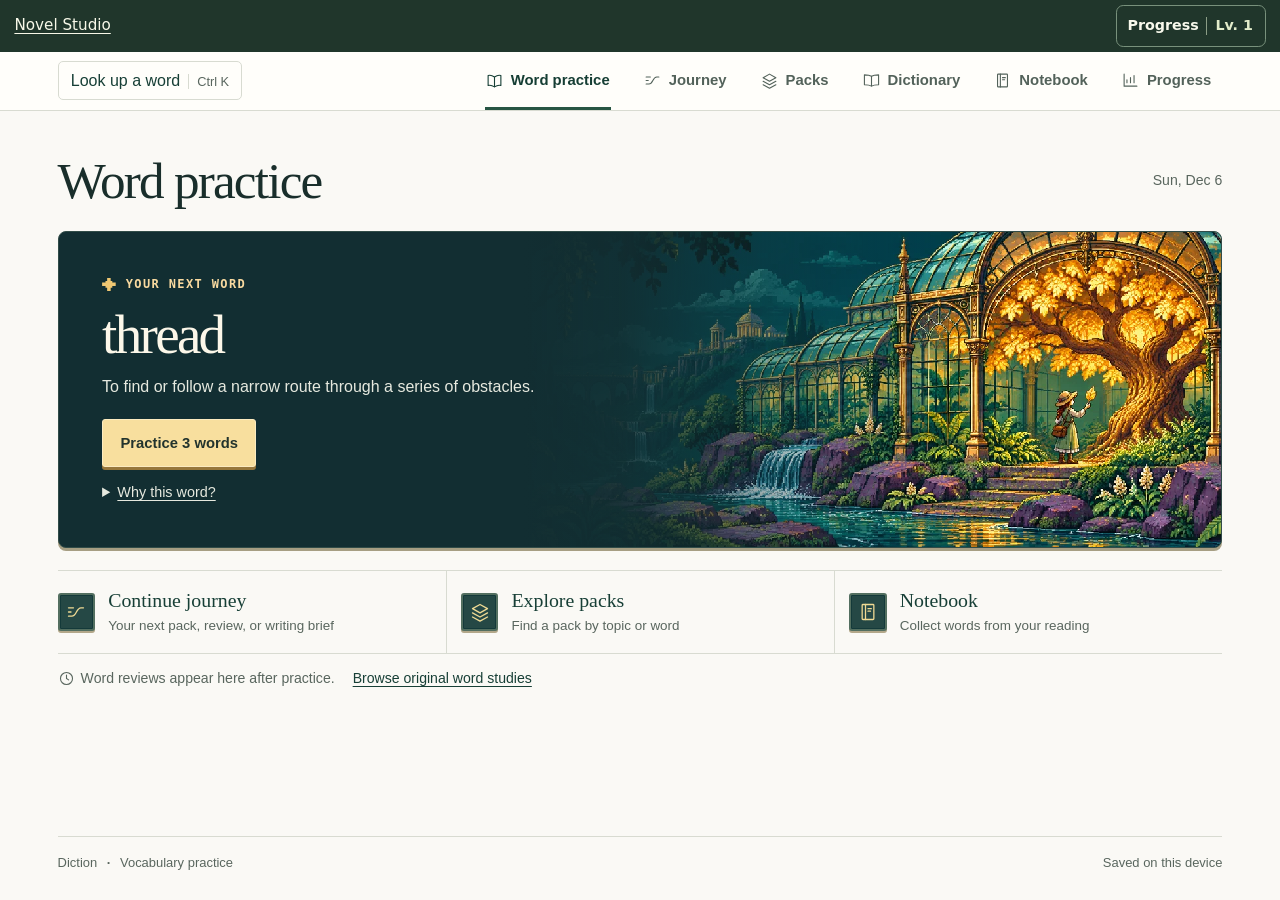
==== commit 373b8434: "Add illustrated game maps and progress artwork to Novel Studio" ====
--- a/diction/index.html
+++ b/diction/index.html
@@ -11,8 +11,9 @@
   <link rel="stylesheet" href="studio-9.css"><link rel="stylesheet" href="studio-10.css">
   
 <link rel="stylesheet" href="studio-11.css">
-  <link rel="stylesheet" href="../journey.css?v=1">
-  <script defer src="../journey.js?v=1"></script>
+  <link rel="stylesheet" href="../journey.css?v=2">
+  <link rel="stylesheet" href="word-game.css">
+  <script defer src="../journey.js?v=2"></script>
 </head>
 <body>
   <a class="skip" href="#main">Skip to content</a>
--- a/journey.css
+++ b/journey.css
@@ -20,14 +20,14 @@
   position:absolute; width:1px; height:1px; overflow:hidden; clip-path:inset(50%); white-space:nowrap;
 }
 #learning-journey {
-  --journey-ink:#213b2f; --journey-muted:#526458; --journey-line:#cbd4c1; --journey-green:#294d3b; --journey-paper:#fafaf3;
+  --journey-ink:#1c3337; --journey-muted:#455b59; --journey-line:#c9cbb9; --journey-green:#215850; --journey-paper:#faf7ed;
   box-sizing:border-box; width:min(38rem,calc(100vw - 2rem)); max-width:100%; padding:0;
   max-height:calc(100vh - 2rem); max-height:calc(100dvh - 2rem);
   margin:auto; overflow:auto; overscroll-behavior:contain; scrollbar-gutter:stable;
   border:1px solid #9aa993; border-radius:.9rem; color:var(--journey-ink); background:var(--journey-paper);
   box-shadow:0 20px 80px #142d2440; font:1rem/1.5 "Avenir Next",Avenir,system-ui,sans-serif;
 }
-#learning-journey::backdrop { background:#11291e68; }
+#learning-journey::backdrop { background:#091b24aa; }
 #learning-journey * { box-sizing:border-box; }
 #learning-journey :focus-visible { outline:3px solid #90721d; outline-offset:3px; }
 #learning-journey [hidden] { display:none; }
@@ -45,12 +45,52 @@
 }
 #learning-journey .journey-close { border:1px solid var(--journey-line); border-radius:.35rem; padding:.3rem .65rem; text-decoration:none; }
 #learning-journey .journey-close:hover, #learning-journey .journey-practice:hover { background:#e2e9da; }
-#learning-journey .journey-level { background:#2b4938; color:#fffdf2; padding:.9rem 1.05rem; border-radius:.55rem; }
-#learning-journey .journey-level-total { font-weight:650; }
-#learning-journey .journey-level-bar { margin:.75rem 0 .45rem; width:100%; height:.52rem; display:block; appearance:none; border:0; border-radius:1rem; background:#5c7462; color:#e2cf95; }
-#learning-journey .journey-level-bar::-webkit-progress-bar { border-radius:1rem; background:#5c7462; }
-#learning-journey .journey-level-bar::-webkit-progress-value { border-radius:1rem; background:#e2cf95; }
-#learning-journey .journey-level-bar::-moz-progress-bar { border-radius:1rem; background:#e2cf95; }
+#learning-journey .journey-level {
+  border:2px solid #375158; border-radius:.38rem; overflow:hidden; background:#142c34; color:#fffdf2;
+}
+#learning-journey .journey-map {
+  display:grid; grid-template-columns:repeat(3,minmax(0,1fr)); align-items:end;
+  height:clamp(6.75rem,22vw,9rem); padding:.3rem .5rem .5rem; border-bottom:2px solid #a99058;
+  background:#254d53 url("assets/game/atlas.webp") center 52% / cover no-repeat; image-rendering:pixelated;
+}
+#learning-journey .journey-waypoint {
+  display:grid; justify-items:center; justify-self:center; align-content:end; gap:.05rem;
+  min-width:44px; min-height:44px; max-width:100%; padding:.15rem .1rem;
+  background:transparent; border:0; border-radius:.15rem; color:#fff5cb; line-height:1.1;
+}
+#learning-journey .journey-waypoint:nth-child(2) { align-self:center; }
+#learning-journey .journey-waypoint:nth-child(3) { align-self:start; }
+#learning-journey .journey-flag {
+  display:block; position:relative; width:26px; height:25px;
+  background:linear-gradient(90deg,#10252a 0 2px,#f9dd91 2px 5px,#10252a 5px 7px,transparent 7px);
+  filter:drop-shadow(1px 2px 0 #12282e);
+}
+#learning-journey .journey-flag::before, #learning-journey .journey-flag::after {
+  position:absolute; content:""; left:5px; top:1px; width:21px; height:16px;
+  background:#152b32; clip-path:polygon(0 0,100% 0,100% 20%,85% 20%,85% 40%,68% 50%,85% 60%,85% 80%,100% 80%,100% 100%,0 100%);
+}
+#learning-journey .journey-flag::after { left:6px; top:3px; width:15px; height:12px; background:#c8d2ce; }
+#learning-journey .journey-earned-flag .journey-flag::after { background:#ffcb61; }
+#learning-journey .journey-flag-name {
+  display:block; padding:.17rem .35rem; border:1px solid #98a599; border-radius:2px;
+  background:#152e36; color:#fffbea; font:650 .73rem/1.2 system-ui,sans-serif; box-shadow:1px 2px 0 #10262b;
+}
+#learning-journey .journey-earned-flag .journey-flag-name { border-color:#e8be69; color:#ffe0a3; }
+#learning-journey .journey-earned-flag .journey-flag-name::before { content:"✓ "; }
+#learning-journey .journey-waypoint:hover .journey-flag-name { text-decoration:underline; text-underline-offset:.15em; }
+#learning-journey .journey-waypoint:focus-visible { outline:3px solid #fff5b8; outline-offset:0; background:#18353b; }
+#learning-journey .journey-hud { padding:.65rem .85rem .8rem; box-shadow:inset 0 2px #345054; }
+#learning-journey .journey-level-total {
+  border:1px solid #ad965e; padding:.12rem .5rem; color:#ffe4a0; border-radius:2px; background:#233e42;
+  font:700 .86rem/1.4 ui-monospace,monospace; box-shadow:1px 2px 0 #0d2028;
+}
+#learning-journey .journey-level-bar {
+  margin:.5rem 0 .35rem; width:100%; height:.68rem; display:block; appearance:none; overflow:hidden;
+  border:1px solid #7e9286; border-radius:2px; background:#213a40; color:#78d1a1; accent-color:#78d1a1;
+}
+#learning-journey .journey-level-bar::-webkit-progress-bar { background:#213a40; }
+#learning-journey .journey-level-bar::-webkit-progress-value { background:repeating-linear-gradient(90deg,#8ed7ae 0 9px,#63ad8c 9px 11px); }
+#learning-journey .journey-level-bar::-moz-progress-bar { background:repeating-linear-gradient(90deg,#8ed7ae 0 9px,#63ad8c 9px 11px); }
 #learning-journey .journey-level-caption { font-size:.875rem; color:#eef0de; }
 #learning-journey .journey-section { margin-top:1.35rem; }
 #learning-journey .journey-quest-count, #learning-journey .journey-quest-description p, #learning-journey .journey-track-record, #learning-journey .journey-record p, #learning-journey .journey-storage { color:var(--journey-muted); font-size:.9rem; }
@@ -58,9 +98,10 @@
 #learning-journey .journey-quest { display:flex; align-items:flex-start; gap:.75rem; padding:.7rem 0 .45rem; border-top:1px solid var(--journey-line); }
 #learning-journey .journey-quest-score {
   display:grid; place-items:center; min-width:2.5rem; height:2rem; font-size:.87rem; font-weight:650;
-  font-variant-numeric:tabular-nums; color:var(--journey-green); border:1px solid #a8b7a2; border-radius:.4rem;
+  font-variant-numeric:tabular-nums; color:#544b2a; background:#f6edcb; border:1px solid #9d8c57;
+  border-radius:.2rem; box-shadow:inset 0 2px #fff8da,1px 2px #cfc39a;
 }
-#learning-journey .journey-complete .journey-quest-score { background:var(--journey-green); border-color:var(--journey-green); color:#fffcf1; }
+#learning-journey .journey-complete .journey-quest-score { background:var(--journey-green); border-color:#285b52; color:#fffcf1; box-shadow:inset 0 2px #558478,1px 2px #b9c6ae; }
 #learning-journey .journey-quest-description { display:grid; flex:1; grid-template-columns:1fr auto; align-items:start; gap:.12rem .6rem; }
 #learning-journey h4 { font-size:1rem; line-height:1.4; font-weight:650; }
 #learning-journey .journey-quest-description p { grid-column:1; line-height:1.45; }
@@ -92,6 +133,7 @@
 
 #learning-journey .journey-milestones { padding:0; list-style:none; margin:.8rem 0; }
 #learning-journey .journey-milestones li { display:flex; justify-content:space-between; align-items:center; gap:.7rem; border-top:1px solid var(--journey-line); padding:.55rem 0; }
+#learning-journey .journey-milestones li:focus { background:#f2edda; outline:2px solid #977d43; outline-offset:2px; }
 #learning-journey .journey-milestone-description { display:grid; font-size:.9rem; color:var(--journey-muted); }
 #learning-journey .journey-milestone-description strong { color:var(--journey-ink); font-weight:650; }
 #learning-journey .journey-milestone-progress { flex:none; font-size:.85rem; font-variant-numeric:tabular-nums; color:var(--journey-muted); }
@@ -105,3 +147,13 @@
 .journey-standalone-bar > a { display:flex; align-items:center; min-height:40px; color:inherit; text-decoration:underline; text-underline-offset:.2rem; }
 .journey-standalone-bar > a:focus-visible { outline:2px solid #f7d991; outline-offset:2px; }
 @media print { .journey-standalone-bar { display:none; } }
+
+@media(max-width:420px) {
+  #learning-journey .journey-map { height:6rem; padding-inline:.2rem; }
+  #learning-journey .journey-flag-name { font-size:.68rem; padding-inline:.22rem; }
+}
+@media(forced-colors:active) {
+  #learning-journey .journey-waypoint { border:1px solid ButtonText; }
+  #learning-journey .journey-flag { display:none; }
+  #learning-journey .journey-level-bar { appearance:auto; }
+}
--- a/diction/word-game.css
+++ b/diction/word-game.css
@@ -0,0 +1,112 @@
+.hero.vocab-hero {
+  min-height: 16rem;
+  background: #122e32;
+  border: 1px solid #314c48;
+  box-shadow: 0 3px 0 #a69e83;
+}
+
+.vocab-hero::before {
+  inset: 0 0 0 40%;
+  z-index: 0;
+  opacity: 1;
+  background:
+    linear-gradient(90deg, #122e32, #122e32ec 14%, #122e3260 35%, transparent 59%),
+    url("../assets/game/vocabulary.webp") center / cover no-repeat;
+  image-rendering: pixelated;
+}
+
+.vocab-hero .hero-copy {
+  width: 56%;
+  max-width: none;
+  padding: clamp(1.4rem, 3.4vw, 2.8rem);
+}
+
+.vocab-hero .hero-kicker {
+  color: #f9daa0;
+}
+
+.vocab-hero .hero-kicker i {
+  width: .85rem;
+  height: .85rem;
+  background: #efc772;
+  clip-path: polygon(37% 0, 63% 0, 63% 25%, 75% 25%, 75% 37%,
+    100% 37%, 100% 63%, 75% 63%, 75% 75%, 63% 75%, 63% 100%,
+    37% 100%, 37% 75%, 25% 75%, 25% 63%, 0 63%, 0 37%, 25% 37%,
+    25% 25%, 37% 25%);
+}
+
+.vocab-hero .hero-btn {
+  color: #22332d;
+  background: #f8df9e;
+  border: 1px solid #fcebc0;
+  border-radius: 3px;
+  box-shadow: 0 3px 0 #97773c;
+}
+
+.vocab-hero .hero-btn:hover { background: #fff0c9; }
+.vocab-hero .hero-reason { margin-top: .9rem; }
+.vocab-hero .hero-reason a { color: #ffe5ab; }
+.vocab-hero :focus-visible { outline: 3px solid #ffe5ab; outline-offset: 3px; }
+
+.desk-tool-icon {
+  width: 2.35rem;
+  height: 2.35rem;
+  color: #efda94;
+  background: #254845;
+  border: 2px solid #536f60;
+  border-radius: 3px;
+  box-shadow: inset 0 0 0 1px #143a3a, 0 2px 0 #b3a88a;
+}
+
+.coach-round-meter { color: #39534a; font-family: var(--mono); font-size: .82rem; }
+.coach-round-meter progress {
+  width: 5.25rem;
+  height: .78rem;
+  appearance: none;
+  accent-color: #82632a;
+  border: 2px solid #39534a;
+  border-radius: 0;
+  background: #e8e4cd;
+}
+.coach-round-meter progress::-webkit-progress-bar { background: #e8e4cd; }
+.coach-round-meter progress::-webkit-progress-value { background: #b99247; }
+.coach-round-meter progress::-moz-progress-bar { background: #b99247; }
+
+.coach-comparison,
+.lx-answer {
+  padding: .8rem 1rem;
+  border: 1px solid #cfc4a1;
+  border-inline-start: 4px solid #947639;
+  background: #f8f2df;
+}
+
+.coach-results li {
+  justify-content: start;
+  align-items: baseline;
+  gap: .3rem .65rem;
+}
+.coach-results li::before {
+  content: "";
+  width: .55rem;
+  height: .55rem;
+  background: #d3b977;
+  border: 2px solid #67532d;
+  transform: rotate(45deg);
+}
+.coach-results li span { margin-inline-start: auto; }
+
+@media (max-width: 620px) {
+  .hero.vocab-hero { min-height: 0; }
+  .vocab-hero::before {
+    inset: 0 0 auto;
+    height: 8rem;
+    background:
+      linear-gradient(0deg, #122e32, #122e3280 24%, transparent 62%),
+      url("../assets/game/vocabulary.webp") center 48% / cover no-repeat;
+  }
+  .vocab-hero .hero-copy {
+    width: 100%;
+    padding: 6.7rem 1.25rem 1.35rem;
+  }
+  .vocab-hero h2 { max-width: none; }
+}
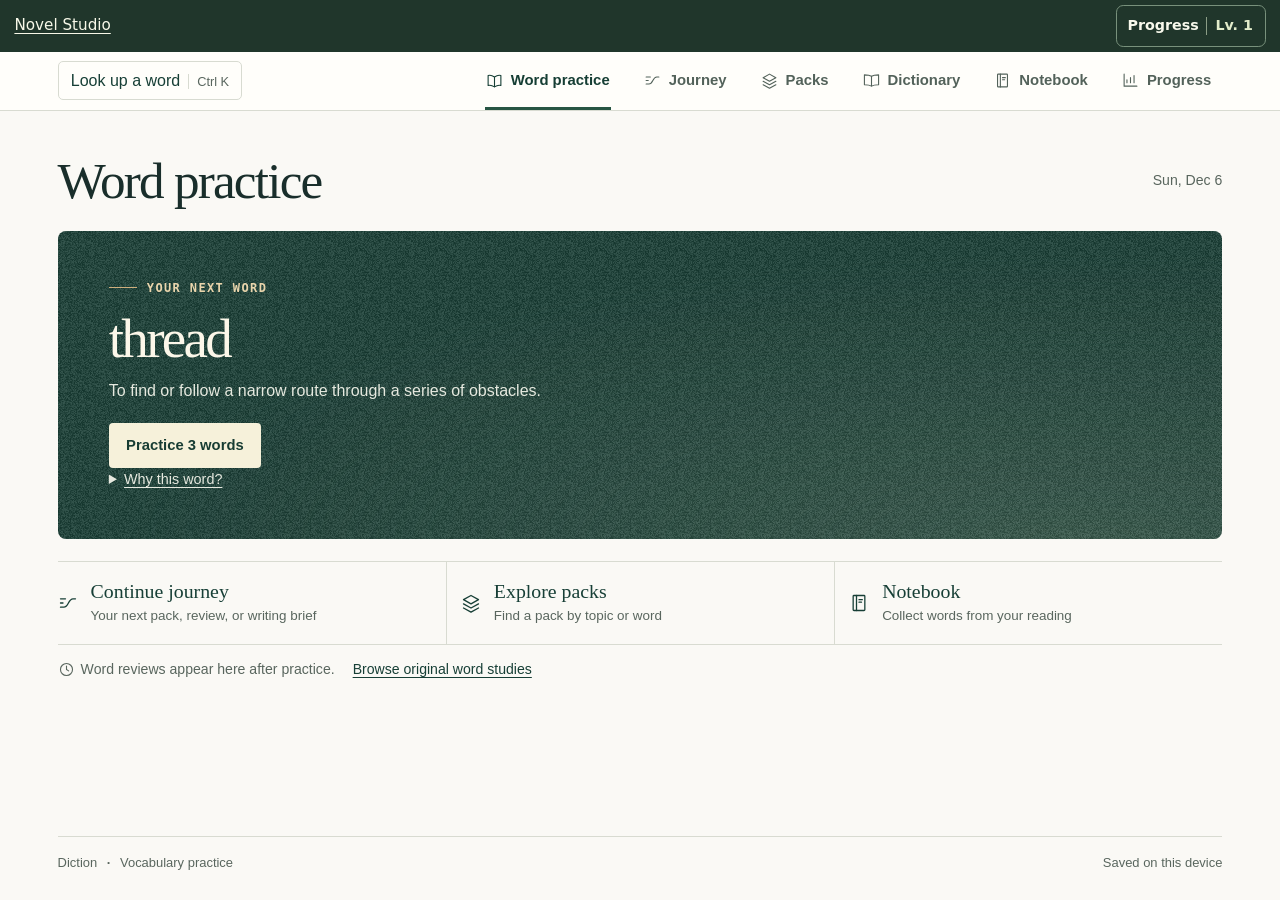
==== commit cb9f1fd6: "Revert game graphics and restore the previous learning interface" ====
--- a/diction/index.html
+++ b/diction/index.html
@@ -11,9 +11,8 @@
   <link rel="stylesheet" href="studio-9.css"><link rel="stylesheet" href="studio-10.css">
   
 <link rel="stylesheet" href="studio-11.css">
-  <link rel="stylesheet" href="../journey.css?v=2">
-  <link rel="stylesheet" href="word-game.css">
-  <script defer src="../journey.js?v=2"></script>
+  <link rel="stylesheet" href="../journey.css?v=1">
+  <script defer src="../journey.js?v=1"></script>
 </head>
 <body>
   <a class="skip" href="#main">Skip to content</a>
--- a/journey.css
+++ b/journey.css
@@ -20,14 +20,14 @@
   position:absolute; width:1px; height:1px; overflow:hidden; clip-path:inset(50%); white-space:nowrap;
 }
 #learning-journey {
-  --journey-ink:#1c3337; --journey-muted:#455b59; --journey-line:#c9cbb9; --journey-green:#215850; --journey-paper:#faf7ed;
+  --journey-ink:#213b2f; --journey-muted:#526458; --journey-line:#cbd4c1; --journey-green:#294d3b; --journey-paper:#fafaf3;
   box-sizing:border-box; width:min(38rem,calc(100vw - 2rem)); max-width:100%; padding:0;
   max-height:calc(100vh - 2rem); max-height:calc(100dvh - 2rem);
   margin:auto; overflow:auto; overscroll-behavior:contain; scrollbar-gutter:stable;
   border:1px solid #9aa993; border-radius:.9rem; color:var(--journey-ink); background:var(--journey-paper);
   box-shadow:0 20px 80px #142d2440; font:1rem/1.5 "Avenir Next",Avenir,system-ui,sans-serif;
 }
-#learning-journey::backdrop { background:#091b24aa; }
+#learning-journey::backdrop { background:#11291e68; }
 #learning-journey * { box-sizing:border-box; }
 #learning-journey :focus-visible { outline:3px solid #90721d; outline-offset:3px; }
 #learning-journey [hidden] { display:none; }
@@ -45,52 +45,12 @@
 }
 #learning-journey .journey-close { border:1px solid var(--journey-line); border-radius:.35rem; padding:.3rem .65rem; text-decoration:none; }
 #learning-journey .journey-close:hover, #learning-journey .journey-practice:hover { background:#e2e9da; }
-#learning-journey .journey-level {
-  border:2px solid #375158; border-radius:.38rem; overflow:hidden; background:#142c34; color:#fffdf2;
-}
-#learning-journey .journey-map {
-  display:grid; grid-template-columns:repeat(3,minmax(0,1fr)); align-items:end;
-  height:clamp(6.75rem,22vw,9rem); padding:.3rem .5rem .5rem; border-bottom:2px solid #a99058;
-  background:#254d53 url("assets/game/atlas.webp") center 52% / cover no-repeat; image-rendering:pixelated;
-}
-#learning-journey .journey-waypoint {
-  display:grid; justify-items:center; justify-self:center; align-content:end; gap:.05rem;
-  min-width:44px; min-height:44px; max-width:100%; padding:.15rem .1rem;
-  background:transparent; border:0; border-radius:.15rem; color:#fff5cb; line-height:1.1;
-}
-#learning-journey .journey-waypoint:nth-child(2) { align-self:center; }
-#learning-journey .journey-waypoint:nth-child(3) { align-self:start; }
-#learning-journey .journey-flag {
-  display:block; position:relative; width:26px; height:25px;
-  background:linear-gradient(90deg,#10252a 0 2px,#f9dd91 2px 5px,#10252a 5px 7px,transparent 7px);
-  filter:drop-shadow(1px 2px 0 #12282e);
-}
-#learning-journey .journey-flag::before, #learning-journey .journey-flag::after {
-  position:absolute; content:""; left:5px; top:1px; width:21px; height:16px;
-  background:#152b32; clip-path:polygon(0 0,100% 0,100% 20%,85% 20%,85% 40%,68% 50%,85% 60%,85% 80%,100% 80%,100% 100%,0 100%);
-}
-#learning-journey .journey-flag::after { left:6px; top:3px; width:15px; height:12px; background:#c8d2ce; }
-#learning-journey .journey-earned-flag .journey-flag::after { background:#ffcb61; }
-#learning-journey .journey-flag-name {
-  display:block; padding:.17rem .35rem; border:1px solid #98a599; border-radius:2px;
-  background:#152e36; color:#fffbea; font:650 .73rem/1.2 system-ui,sans-serif; box-shadow:1px 2px 0 #10262b;
-}
-#learning-journey .journey-earned-flag .journey-flag-name { border-color:#e8be69; color:#ffe0a3; }
-#learning-journey .journey-earned-flag .journey-flag-name::before { content:"✓ "; }
-#learning-journey .journey-waypoint:hover .journey-flag-name { text-decoration:underline; text-underline-offset:.15em; }
-#learning-journey .journey-waypoint:focus-visible { outline:3px solid #fff5b8; outline-offset:0; background:#18353b; }
-#learning-journey .journey-hud { padding:.65rem .85rem .8rem; box-shadow:inset 0 2px #345054; }
-#learning-journey .journey-level-total {
-  border:1px solid #ad965e; padding:.12rem .5rem; color:#ffe4a0; border-radius:2px; background:#233e42;
-  font:700 .86rem/1.4 ui-monospace,monospace; box-shadow:1px 2px 0 #0d2028;
-}
-#learning-journey .journey-level-bar {
-  margin:.5rem 0 .35rem; width:100%; height:.68rem; display:block; appearance:none; overflow:hidden;
-  border:1px solid #7e9286; border-radius:2px; background:#213a40; color:#78d1a1; accent-color:#78d1a1;
-}
-#learning-journey .journey-level-bar::-webkit-progress-bar { background:#213a40; }
-#learning-journey .journey-level-bar::-webkit-progress-value { background:repeating-linear-gradient(90deg,#8ed7ae 0 9px,#63ad8c 9px 11px); }
-#learning-journey .journey-level-bar::-moz-progress-bar { background:repeating-linear-gradient(90deg,#8ed7ae 0 9px,#63ad8c 9px 11px); }
+#learning-journey .journey-level { background:#2b4938; color:#fffdf2; padding:.9rem 1.05rem; border-radius:.55rem; }
+#learning-journey .journey-level-total { font-weight:650; }
+#learning-journey .journey-level-bar { margin:.75rem 0 .45rem; width:100%; height:.52rem; display:block; appearance:none; border:0; border-radius:1rem; background:#5c7462; color:#e2cf95; }
+#learning-journey .journey-level-bar::-webkit-progress-bar { border-radius:1rem; background:#5c7462; }
+#learning-journey .journey-level-bar::-webkit-progress-value { border-radius:1rem; background:#e2cf95; }
+#learning-journey .journey-level-bar::-moz-progress-bar { border-radius:1rem; background:#e2cf95; }
 #learning-journey .journey-level-caption { font-size:.875rem; color:#eef0de; }
 #learning-journey .journey-section { margin-top:1.35rem; }
 #learning-journey .journey-quest-count, #learning-journey .journey-quest-description p, #learning-journey .journey-track-record, #learning-journey .journey-record p, #learning-journey .journey-storage { color:var(--journey-muted); font-size:.9rem; }
@@ -98,10 +58,9 @@
 #learning-journey .journey-quest { display:flex; align-items:flex-start; gap:.75rem; padding:.7rem 0 .45rem; border-top:1px solid var(--journey-line); }
 #learning-journey .journey-quest-score {
   display:grid; place-items:center; min-width:2.5rem; height:2rem; font-size:.87rem; font-weight:650;
-  font-variant-numeric:tabular-nums; color:#544b2a; background:#f6edcb; border:1px solid #9d8c57;
-  border-radius:.2rem; box-shadow:inset 0 2px #fff8da,1px 2px #cfc39a;
+  font-variant-numeric:tabular-nums; color:var(--journey-green); border:1px solid #a8b7a2; border-radius:.4rem;
 }
-#learning-journey .journey-complete .journey-quest-score { background:var(--journey-green); border-color:#285b52; color:#fffcf1; box-shadow:inset 0 2px #558478,1px 2px #b9c6ae; }
+#learning-journey .journey-complete .journey-quest-score { background:var(--journey-green); border-color:var(--journey-green); color:#fffcf1; }
 #learning-journey .journey-quest-description { display:grid; flex:1; grid-template-columns:1fr auto; align-items:start; gap:.12rem .6rem; }
 #learning-journey h4 { font-size:1rem; line-height:1.4; font-weight:650; }
 #learning-journey .journey-quest-description p { grid-column:1; line-height:1.45; }
@@ -133,7 +92,6 @@
 
 #learning-journey .journey-milestones { padding:0; list-style:none; margin:.8rem 0; }
 #learning-journey .journey-milestones li { display:flex; justify-content:space-between; align-items:center; gap:.7rem; border-top:1px solid var(--journey-line); padding:.55rem 0; }
-#learning-journey .journey-milestones li:focus { background:#f2edda; outline:2px solid #977d43; outline-offset:2px; }
 #learning-journey .journey-milestone-description { display:grid; font-size:.9rem; color:var(--journey-muted); }
 #learning-journey .journey-milestone-description strong { color:var(--journey-ink); font-weight:650; }
 #learning-journey .journey-milestone-progress { flex:none; font-size:.85rem; font-variant-numeric:tabular-nums; color:var(--journey-muted); }
@@ -147,13 +105,3 @@
 .journey-standalone-bar > a { display:flex; align-items:center; min-height:40px; color:inherit; text-decoration:underline; text-underline-offset:.2rem; }
 .journey-standalone-bar > a:focus-visible { outline:2px solid #f7d991; outline-offset:2px; }
 @media print { .journey-standalone-bar { display:none; } }
-
-@media(max-width:420px) {
-  #learning-journey .journey-map { height:6rem; padding-inline:.2rem; }
-  #learning-journey .journey-flag-name { font-size:.68rem; padding-inline:.22rem; }
-}
-@media(forced-colors:active) {
-  #learning-journey .journey-waypoint { border:1px solid ButtonText; }
-  #learning-journey .journey-flag { display:none; }
-  #learning-journey .journey-level-bar { appearance:auto; }
-}
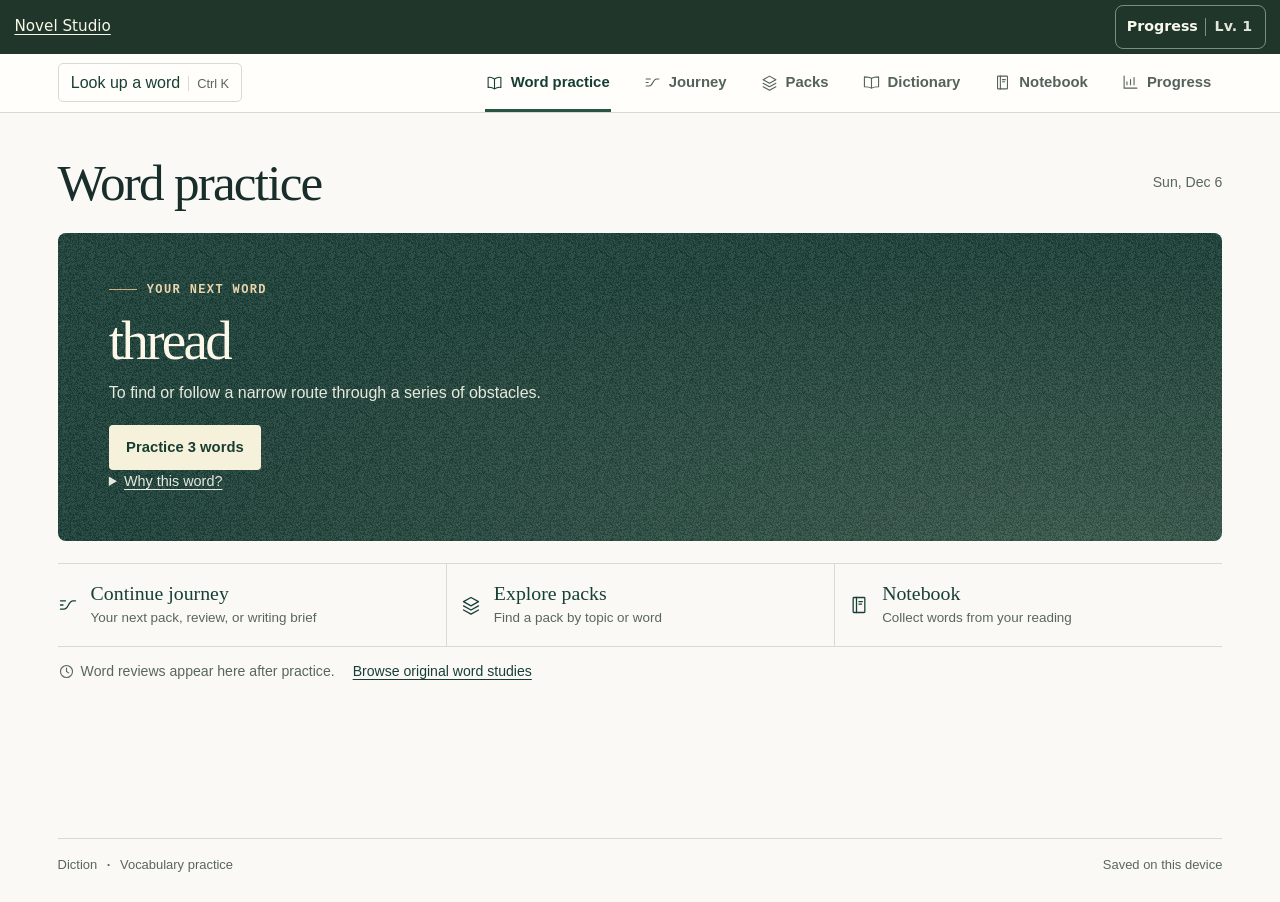
==== commit 6a28f789: "Bring the exercise into view: apply the iOS design review Lead with the passage. On a phone the stud" ====
--- a/diction/index.html
+++ b/diction/index.html
@@ -11,8 +11,9 @@
   <link rel="stylesheet" href="studio-9.css"><link rel="stylesheet" href="studio-10.css">
   
 <link rel="stylesheet" href="studio-11.css">
-  <link rel="stylesheet" href="../journey.css?v=1">
-  <script defer src="../journey.js?v=1"></script>
+  <link rel="stylesheet" href="studio-dark.css?v=1">
+  <link rel="stylesheet" href="../journey.css?v=2">
+  <script defer src="../journey.js?v=2"></script>
 </head>
 <body>
   <a class="skip" href="#main">Skip to content</a>
@@ -41,6 +42,6 @@
 <script src="studio-15.js?v=3"></script>
 <script src="studio-16.js?v=3"></script>
 <script src="studio-17.js?v=3"></script>
-<script src="studio-18.js?v=3"></script>
-<script src="studio-19.js?v=3"></script>
+<script src="studio-18.js?v=4"></script>
+<script src="studio-19.js?v=4"></script>
 </body></html>
--- a/diction/studio-dark.css
+++ b/diction/studio-dark.css
@@ -0,0 +1,95 @@
+/* Diction in Dark Mode: ink green and ivory, inverted to match Novel Studio.
+   Literal colours from the studio-*.css files are remapped by role (surface, text, rule, shadow);
+   the hero card is already dark and keeps its colours. */
+@media (prefers-color-scheme: dark) {
+  :root{color-scheme:dark;--paper:#0f1a15;--white:#16241d;--ink:#f2eedd;--green:#9fd0b6;--muted:#a4ae9f;--line:#2b3c33;--brass:#d9a666}
+  /* Text on the accent fill reads dark, as on Novel Studio's primary buttons. */
+  .primary,.dict-browse button[aria-pressed=true]{color:#0c1d15}
+  .primary:hover{background:#bfe3cf;border-color:#bfe3cf}
+  button{background:var(--white)}
+  /* Small indicators take the accent so they stay visible on a dark page. */
+  nav a[aria-current]:after,.brand-glyph i,.journey-now:before{background:#9fd0b6}
+  .journey-progress progress::-webkit-progress-value{background:#9fd0b6}
+  .journey-progress progress::-moz-progress-bar{background:#9fd0b6}
+  /* studio-1.css */
+  button:hover{border-color:#4f6357}
+  button:focus-visible,a:focus-visible,summary:focus-visible,input:focus-visible,select:focus-visible,textarea:focus-visible{outline:3px solid #d9a666}
+  .brand{color:#9fd0b6}
+  .brand-period{color:#d9a666}
+  nav a{color:#a4ae9f}
+  nav a:hover{color:#9fd0b6}
+  nav a[aria-current]{color:#9fd0b6}
+  .eyebrow{color:#a4ae9f}
+  .section-line>svg{color:#a4ae9f}
+  .track-card:hover{background:#1b2a23;border-color:#4f6357}
+  .track-mark{color:#a4ae9f;background:#1b2a23}
+  .track-1 .track-mark{background:#1b2a23;color:#d9a666}
+  .track-2 .track-mark{background:#1b2a23;color:#a4ae9f}
+  .queue{border-top:3px solid #4f6357;background:#1b2a23}
+  .queue-heading{color:#a4ae9f}
+  .queue p{color:#a4ae9f}
+  .secondary{border:1px solid #4f6357}
+  input:not([type=checkbox]):not([type=radio]),select,textarea{background:#16241d;border:1px solid #4f6357}
+  ::placeholder{color:#a4ae9f}
+  .notice{background:#1b2a23;border-left:3px solid #9fd0b6;color:#a4ae9f}
+  #storage-message{color:#efc9a6;background:#33281d}
+  /* studio-3.css */
+  .lx-search input{border:1px solid #2b3c33;background:#16241d;color:#f2eedd}
+  .lx-search-icon{border:1.6px solid #4f6357}
+  .lx-search-icon:after{border-top:1.6px solid #4f6357}
+  .lx-filters button{color:#a4ae9f}
+  .lx-filters button[aria-pressed=true]{color:#9fd0b6;background:#1b2a23;border-color:#2b3c33}
+  .lx-filters button:hover{background:#1b2a23}
+  .lx-count,.lx-caption{color:#a4ae9f}
+  .lx-card,.lx-note{background:#16241d;color:#f2eedd;border:1px solid #2b3c33}
+  .lx-card:hover,.lx-note:hover{border-color:#4f6357;background:#1b2a23}
+  .lx-card-title,.lx-answer-word,.lx-near{color:#f2eedd}
+  .lx-card-body{color:#a4ae9f}
+  .lx-tag{color:#a4ae9f}
+  .lx-back,.lx-link{color:#a4ae9f}
+  .lx-back{border-bottom:1px solid #4f6357}
+  .lx-sheet blockquote{border-left:2px solid #4f6357;color:#f2eedd}
+  .lx-near i{color:#a4ae9f}
+  .lx-empty-mark{color:#a4ae9f}
+  .lx-note-list{border-top:1px solid #2b3c33}
+  .lx-confirm{background:#1b2a23;color:#f2eedd}
+  .lx-field input,.lx-field textarea{border:1px solid #2b3c33;color:#f2eedd;background:#16241d}
+  .lx-answer{border-top:1px solid #2b3c33;border-bottom:1px solid #2b3c33}
+  /* studio-4.css */
+  .pg-view{--pg-ink:#f2eedd;--pg-fine:#2b3c33;--pg-muted:#a4ae9f;color:#f2eedd}
+  .pg-stats{background:#1b2a23}
+  .pg-ready{background:#1b2a23}
+  .pg-blank .pg-pilcrow{color:#d9a666}
+  .pg-rows{background:#16241d}
+  .pg-entry>summary:hover{background:#1b2a23}
+  .pg-passage{background:#1b2a23;border:1px solid #2b3c33}
+  .pg-comparison .pg-passage:nth-child(2){background:#1b2a23;border-color:#2b3c33}
+  /* studio-5.css */
+  .pk-tabs button[aria-pressed=true]{background:#1b2a23;border-color:#2b3c33}
+  .pk-tile:hover{background:#1b2a23}
+  .pk-desc{color:#a4ae9f}
+  .pk-panel blockquote,.pk-journal blockquote{border-left:3px solid #4f6357}
+  .pk-panel input,.pk-panel textarea{background:#16241d}
+  .pk-view summary:focus-visible{outline:3px solid #d9a666}
+  .pk-tile:hover{border-color:#4f6357}
+  /* studio-6.css */
+  .dict-catalog{background:#1b2a23;border:1px solid #2b3c33}
+  .dict-grid button:hover,.dict-grid button:focus-visible{background:#1b2a23}
+  /* studio-8.css */
+  .desk-journey{background:#1b2a23;border:1px solid #2b3c33}
+  .desk-journey:hover{background:#1b2a23}
+  .journey-progress progress{background:#23362c}
+  .journey-progress progress::-webkit-progress-bar{background:#23362c}
+  .journey-progress progress::-webkit-progress-value{background:#4f6357}
+  .journey-progress progress::-moz-progress-bar{background:#4f6357}
+  .journey-step{border-left:2px solid #2b3c33}
+  .journey-step:before{border:2px solid #4f6357}
+  .journey-now:before{border-color:#9fd0b6;box-shadow:0 0 0 3px var(--paper),0 0 0 4px #00000073}
+  .journey-past:before{background:#4f6357}
+  .journey-now>.eyebrow{color:#a4ae9f}
+  .journey-words li{border:1px solid #4f6357}
+  /* studio-10.css */
+  .ql-dialog{box-shadow:0 15px 60px #0000004d}
+  .ql-dialog::backdrop,.ql-scrim{background:#00000090}
+  .ql-scrim{background:#00000090}
+}
--- a/journey.css
+++ b/journey.css
@@ -1,18 +1,19 @@
 #journey-button {
   appearance:none; display:inline-flex; align-items:center; justify-content:center; gap:.45rem;
-  min-height:42px; padding:.35rem .65rem; color:#f8f9ec; background:transparent;
-  border:1px solid #78917c; border-radius:.45rem; cursor:pointer;
-  font:550 .89rem/1.25 "Avenir Next", Avenir, system-ui, sans-serif;
+  min-height:44px; padding:.35rem .7rem; color:var(--ns-chrome-text, #f8f9ec); background:transparent;
+  border:1px solid var(--ns-chrome-line, #78917c); border-radius:.5rem; cursor:pointer;
+  font:600 .89rem/1.25 var(--ns-sans, "Avenir Next", Avenir, system-ui, sans-serif);
 }
-#journey-button:hover, #journey-button[aria-expanded="true"] { background:#35503c; }
-#journey-button:focus-visible { outline:2px solid #f7d991; outline-offset:2px; }
+#journey-button[aria-expanded="true"] { background:var(--ns-chrome-hover, #35503c); }
+@media (hover: hover) { #journey-button:hover { background:var(--ns-chrome-hover, #35503c); } }
+#journey-button:focus-visible { outline:2px solid var(--ns-chrome-focus, #f7d991); outline-offset:2px; }
 #journey-button .journey-trigger-level {
-  display:inline-block; position:relative; min-width:3.4em; text-align:center; border-inline-start:1px solid #8b9d86; padding-inline-start:.45rem; color:#e3edcb;
+  display:inline-block; position:relative; min-width:3.4em; text-align:center; border-inline-start:1px solid var(--ns-chrome-line, #8b9d86); padding-inline-start:.45rem; opacity:.9;
   font-variant-numeric:tabular-nums; white-space:nowrap;
 }
 @keyframes journey-gain { 0%,72% { opacity:1; } 100% { opacity:0; } }
 #journey-button .journey-gain::after {
-  content:attr(data-gain); position:absolute; inset:0 0 0 .24rem; background:#2b4938; color:#fff0bf;
+  content:attr(data-gain); position:absolute; inset:0 0 0 .24rem; background:var(--ns-chrome, #2b4938); color:var(--ns-chrome-focus, #fff0bf);
   border-radius:.2rem; font-weight:650; opacity:0; animation:journey-gain 1.6s ease-out;
 }
 @media(prefers-reduced-motion:reduce) { #journey-button .journey-gain::after { animation-timing-function:steps(1,end); } }
@@ -20,74 +21,77 @@
   position:absolute; width:1px; height:1px; overflow:hidden; clip-path:inset(50%); white-space:nowrap;
 }
 #learning-journey {
-  --journey-ink:#213b2f; --journey-muted:#526458; --journey-line:#cbd4c1; --journey-green:#294d3b; --journey-paper:#fafaf3;
+  --journey-ink:var(--ns-ink, #213b2f); --journey-text:var(--ns-text, #29302a); --journey-muted:var(--ns-muted, #526458);
+  --journey-line:var(--ns-line, #cbd4c1); --journey-green:var(--ns-accent, #294d3b); --journey-paper:var(--ns-paper, #fafaf3);
+  --journey-fill:var(--ns-fill, #f0f3e8); --journey-tint:var(--ns-accent-tint, #e2e9da);
   box-sizing:border-box; width:min(38rem,calc(100vw - 2rem)); max-width:100%; padding:0;
   max-height:calc(100vh - 2rem); max-height:calc(100dvh - 2rem);
   margin:auto; overflow:auto; overscroll-behavior:contain; scrollbar-gutter:stable;
-  border:1px solid #9aa993; border-radius:.9rem; color:var(--journey-ink); background:var(--journey-paper);
-  box-shadow:0 20px 80px #142d2440; font:1rem/1.5 "Avenir Next",Avenir,system-ui,sans-serif;
+  border:1px solid var(--ns-line-strong, #9aa993); border-radius:1rem; color:var(--journey-text); background:var(--journey-paper);
+  box-shadow:var(--ns-shadow, 0 20px 80px #142d2440); font:1rem/1.5 var(--ns-sans, "Avenir Next", Avenir, system-ui, sans-serif);
 }
-#learning-journey::backdrop { background:#11291e68; }
+#learning-journey::backdrop { background:var(--ns-backdrop, #11291e68); }
 #learning-journey * { box-sizing:border-box; }
-#learning-journey :focus-visible { outline:3px solid #90721d; outline-offset:3px; }
+#learning-journey :focus-visible { outline:3px solid var(--ns-focus, #90721d); outline-offset:3px; }
 #learning-journey [hidden] { display:none; }
 #learning-journey .journey-inner { padding:clamp(1.05rem,3.6vw,2rem); }
 #learning-journey h2, #learning-journey h3, #learning-journey h4, #learning-journey p { margin:0; }
-#learning-journey h2, #learning-journey h3 { font:500 1.55rem/1.2 "Iowan Old Style",Palatino,Georgia,serif; letter-spacing:-.025em; }
+#learning-journey h2, #learning-journey h3 { color:var(--journey-ink); font:500 1.55rem/1.2 var(--ns-serif, "Iowan Old Style", Palatino, Georgia, serif); letter-spacing:-.025em; }
 #learning-journey .journey-heading, #learning-journey .journey-section-title, #learning-journey .journey-level-row, #learning-journey .journey-level-caption { display:flex; align-items:center; justify-content:space-between; flex-wrap:wrap; gap:.2rem .7rem; }
 #learning-journey .journey-heading { margin-bottom:1rem; }
 #learning-journey h2 { font-size:clamp(1.7rem,3.6vw,2.25rem); }
-#learning-journey h2:focus:not(:focus-visible) { outline:0; }
-#learning-journey button { font-family:inherit; cursor:pointer; }
+/* The title takes focus only to orient screen readers; it is not a control. */
+#learning-journey h2:focus { outline:0; }
+#learning-journey button { font-family:inherit; cursor:pointer; -webkit-tap-highlight-color:transparent; }
 #learning-journey .journey-close, #learning-journey .journey-action {
-  min-height:40px; padding:.25rem .35rem; border:0; background:transparent; color:var(--journey-green);
+  min-height:44px; padding:.25rem .35rem; border:0; background:transparent; color:var(--journey-green);
   font-size:.9rem; font-weight:650; text-decoration:underline; text-underline-offset:.22em;
 }
-#learning-journey .journey-close { border:1px solid var(--journey-line); border-radius:.35rem; padding:.3rem .65rem; text-decoration:none; }
-#learning-journey .journey-close:hover, #learning-journey .journey-practice:hover { background:#e2e9da; }
-#learning-journey .journey-level { background:#2b4938; color:#fffdf2; padding:.9rem 1.05rem; border-radius:.55rem; }
+#learning-journey .journey-close { min-width:44px; border:1px solid var(--journey-line); border-radius:.5rem; padding:.3rem .8rem; text-decoration:none; }
+@media (hover: hover) { #learning-journey .journey-close:hover, #learning-journey .journey-practice:hover { background:var(--journey-tint); } }
+#learning-journey .journey-level { background:var(--ns-chrome, #2b4938); color:var(--ns-chrome-text, #fffdf2); padding:.9rem 1.05rem; border-radius:.65rem; }
+#learning-journey .journey-level h3 { color:inherit; }
 #learning-journey .journey-level-total { font-weight:650; }
 #learning-journey .journey-level-bar { margin:.75rem 0 .45rem; width:100%; height:.52rem; display:block; appearance:none; border:0; border-radius:1rem; background:#5c7462; color:#e2cf95; }
 #learning-journey .journey-level-bar::-webkit-progress-bar { border-radius:1rem; background:#5c7462; }
 #learning-journey .journey-level-bar::-webkit-progress-value { border-radius:1rem; background:#e2cf95; }
 #learning-journey .journey-level-bar::-moz-progress-bar { border-radius:1rem; background:#e2cf95; }
-#learning-journey .journey-level-caption { font-size:.875rem; color:#eef0de; }
+#learning-journey .journey-level-caption { font-size:.875rem; opacity:.92; }
 #learning-journey .journey-section { margin-top:1.35rem; }
 #learning-journey .journey-quest-count, #learning-journey .journey-quest-description p, #learning-journey .journey-track-record, #learning-journey .journey-record p, #learning-journey .journey-storage { color:var(--journey-muted); font-size:.9rem; }
 #learning-journey .journey-quest-list { padding:0; margin:.5rem 0 0; list-style:none; }
 #learning-journey .journey-quest { display:flex; align-items:flex-start; gap:.75rem; padding:.7rem 0 .45rem; border-top:1px solid var(--journey-line); }
 #learning-journey .journey-quest-score {
   display:grid; place-items:center; min-width:2.5rem; height:2rem; font-size:.87rem; font-weight:650;
-  font-variant-numeric:tabular-nums; color:var(--journey-green); border:1px solid #a8b7a2; border-radius:.4rem;
+  font-variant-numeric:tabular-nums; color:var(--journey-green); border:1px solid var(--ns-line-strong, #a8b7a2); border-radius:.45rem;
 }
-#learning-journey .journey-complete .journey-quest-score { background:var(--journey-green); border-color:var(--journey-green); color:#fffcf1; }
+#learning-journey .journey-complete .journey-quest-score { background:var(--journey-green); border-color:var(--journey-green); color:var(--ns-on-accent, #fffcf1); }
 #learning-journey .journey-quest-description { display:grid; flex:1; grid-template-columns:1fr auto; align-items:start; gap:.12rem .6rem; }
-#learning-journey h4 { font-size:1rem; line-height:1.4; font-weight:650; }
+#learning-journey h4 { color:var(--journey-ink); font-size:1rem; line-height:1.4; font-weight:650; }
 #learning-journey .journey-quest-description p { grid-column:1; line-height:1.45; }
 #learning-journey .journey-action { grid-column:2; grid-row:1/3; padding-inline:0; align-self:center; text-align:end; }
 #learning-journey .journey-tracks { display:grid; grid-template-columns:repeat(2,minmax(0,1fr)); gap:.75rem; margin-top:.5rem; }
-#learning-journey .journey-track { min-width:0; padding:.8rem; border:1px solid var(--journey-line); border-radius:.42rem; background:#f0f3e8; }
+#learning-journey .journey-track { min-width:0; padding:.8rem; border:1px solid var(--journey-line); border-radius:.55rem; background:var(--journey-fill); }
 #learning-journey .journey-track-record { margin:.15rem 0 .6rem; font-variant-numeric:tabular-nums; }
-#learning-journey .journey-practice { min-height:42px; border:1px solid #99ae98; border-radius:.3rem; padding:.35rem .65rem; font-size:.91rem; font-weight:650; color:var(--journey-green); background:var(--journey-paper); overflow-wrap:anywhere; }
+#learning-journey .journey-practice { min-height:44px; border:1px solid var(--ns-line-strong, #99ae98); border-radius:.45rem; padding:.35rem .65rem; font-size:.91rem; font-weight:650; color:var(--journey-green); background:var(--journey-paper); overflow-wrap:anywhere; }
 #learning-journey .journey-record { margin-top:1.3rem; border-top:1px solid var(--journey-line); padding:.55rem 0 0; }
-#learning-journey summary { display:list-item; cursor:pointer; padding:.2rem .15rem; font-weight:650; }
+#learning-journey summary { display:list-item; cursor:pointer; min-height:44px; padding:.55rem .15rem; font-weight:650; color:var(--journey-ink); }
 #learning-journey .journey-record p { margin:.45rem 0; }
 #learning-journey .journey-skills { display:flex; justify-content:flex-start; flex-wrap:wrap; gap:.55rem 2rem; margin:.65rem 0; }
 #learning-journey .journey-skills dt { font-size:.85rem; color:var(--journey-muted); }
 #learning-journey .journey-skills dd { margin:0; font-weight:650; }
 #learning-journey .journey-storage { margin-top:.9rem; }
 @media(max-width:500px) {
-  #learning-journey { width:calc(100vw - .8rem); max-height:calc(100dvh - .8rem); border-radius:.65rem; scrollbar-gutter:auto; }
+  #learning-journey { width:calc(100vw - .8rem); max-height:calc(100dvh - .8rem); border-radius:.85rem; scrollbar-gutter:auto; }
   #learning-journey .journey-quest-description { display:block; }
-  #learning-journey .journey-action { min-height:36px; text-align:start; }
+  #learning-journey .journey-action { text-align:start; }
   #learning-journey .journey-tracks { gap:.5rem; }
   #learning-journey .journey-track { padding:.65rem; }
   #learning-journey .journey-practice { width:100%; }
 }
-@media(pointer:coarse) { #journey-button, #learning-journey .journey-practice, #learning-journey .journey-close, #learning-journey .journey-action { min-height:44px; } }
 @media print { #learning-journey, #journey-button { display:none!important; } }
 
-#learning-journey .journey-latest { color:#f1dfb2; font-size:.875rem; margin-top:.45rem; }
+#learning-journey .journey-latest { color:var(--ns-chrome-focus, #f1dfb2); font-size:.875rem; margin-top:.45rem; }
 #learning-journey .journey-rewards { border-top:1px solid var(--journey-line); padding-top:.55rem; }
 
 #learning-journey .journey-milestones { padding:0; list-style:none; margin:.8rem 0; }
@@ -95,13 +99,13 @@
 #learning-journey .journey-milestone-description { display:grid; font-size:.9rem; color:var(--journey-muted); }
 #learning-journey .journey-milestone-description strong { color:var(--journey-ink); font-weight:650; }
 #learning-journey .journey-milestone-progress { flex:none; font-size:.85rem; font-variant-numeric:tabular-nums; color:var(--journey-muted); }
-#learning-journey .journey-earned { color:var(--journey-green); background:#e4ecd9; border-radius:.25rem; padding:.2rem .45rem; font-weight:650; }
+#learning-journey .journey-earned { color:var(--journey-green); background:var(--journey-tint); border-radius:.3rem; padding:.2rem .45rem; font-weight:650; }
 
 .journey-standalone-bar {
   box-sizing:border-box; display:flex; align-items:center; justify-content:space-between; gap:1rem;
   padding:.3rem max(.9rem,env(safe-area-inset-right)) .3rem max(.9rem,env(safe-area-inset-left));
-  background:#20362b; color:#f7f8e8; font:500 .95rem/1.3 "Avenir Next", Avenir, system-ui, sans-serif;
+  background:var(--ns-chrome, #20362b); color:var(--ns-chrome-text, #f7f8e8); font:500 .95rem/1.3 var(--ns-sans, "Avenir Next", Avenir, system-ui, sans-serif);
 }
-.journey-standalone-bar > a { display:flex; align-items:center; min-height:40px; color:inherit; text-decoration:underline; text-underline-offset:.2rem; }
-.journey-standalone-bar > a:focus-visible { outline:2px solid #f7d991; outline-offset:2px; }
+.journey-standalone-bar > a { display:flex; align-items:center; min-height:44px; color:inherit; text-decoration:underline; text-underline-offset:.2rem; }
+.journey-standalone-bar > a:focus-visible { outline:2px solid var(--ns-chrome-focus, #f7d991); outline-offset:2px; }
 @media print { .journey-standalone-bar { display:none; } }
